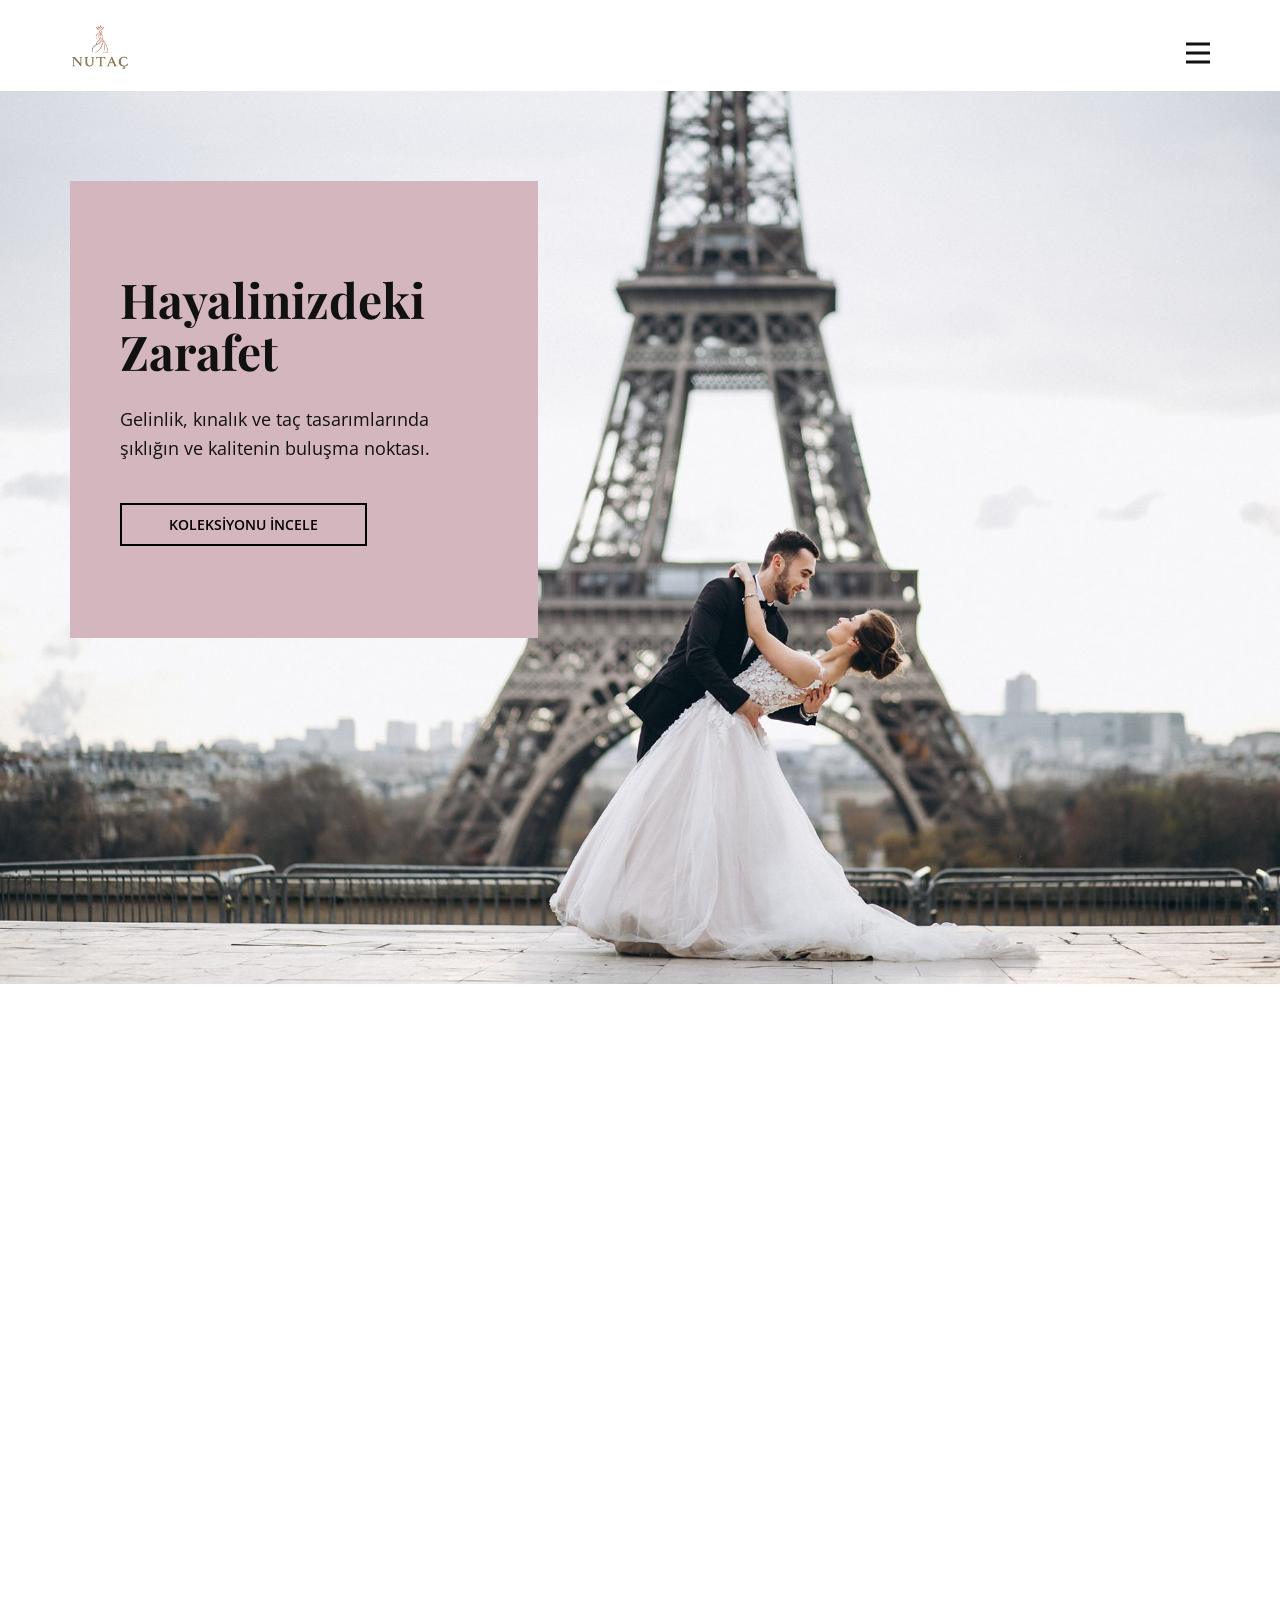
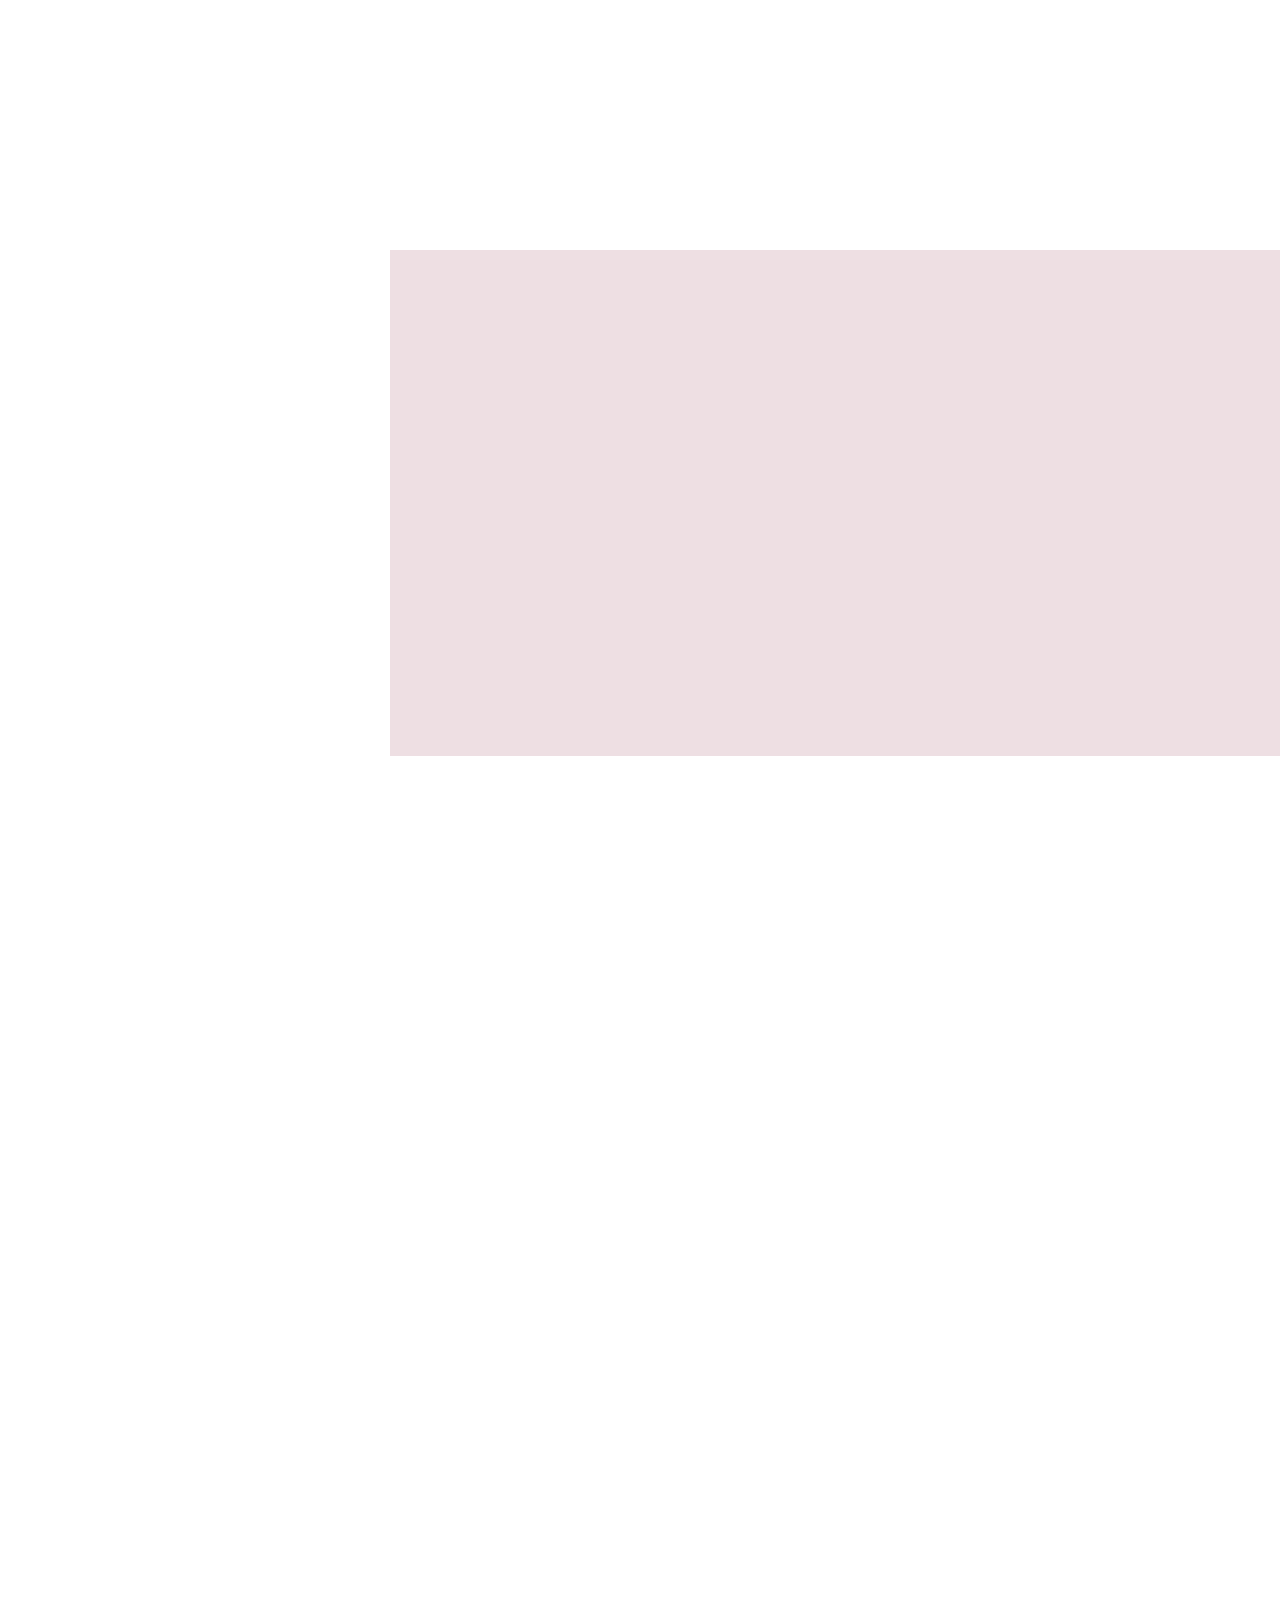
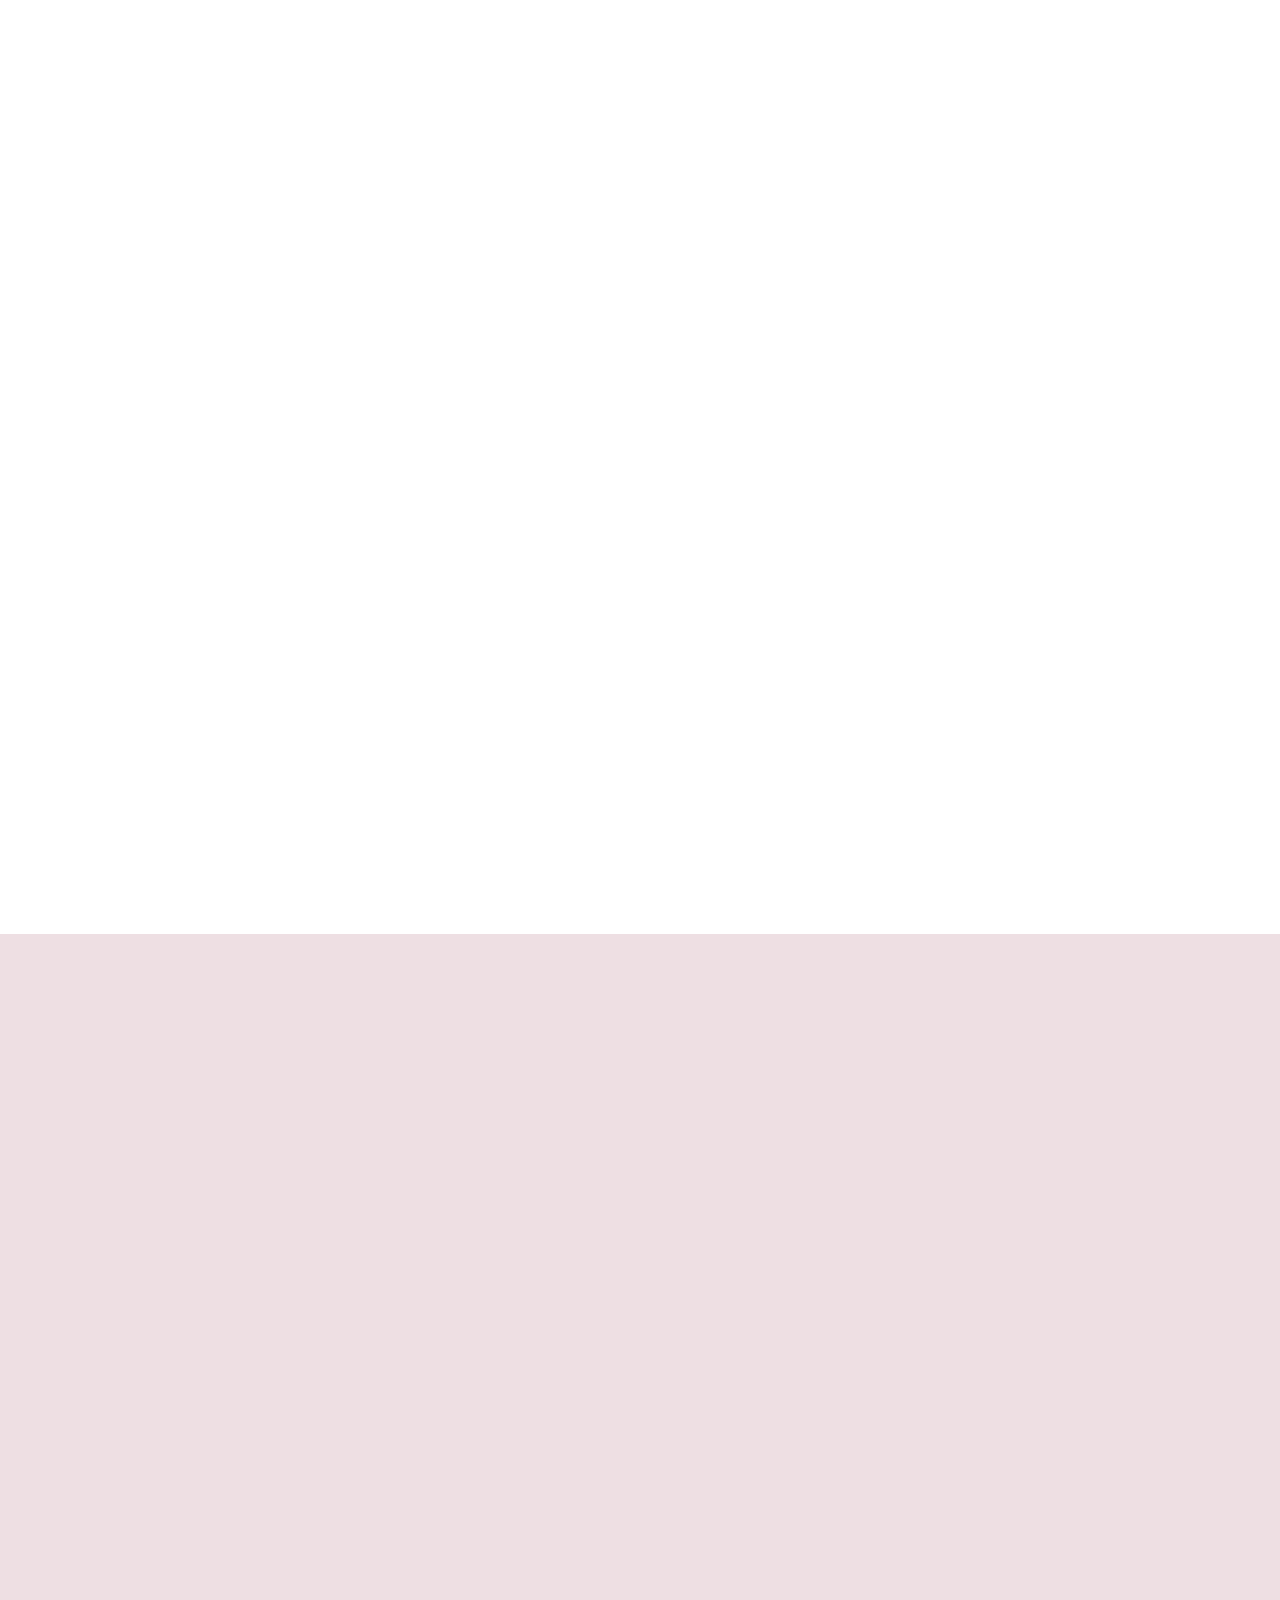
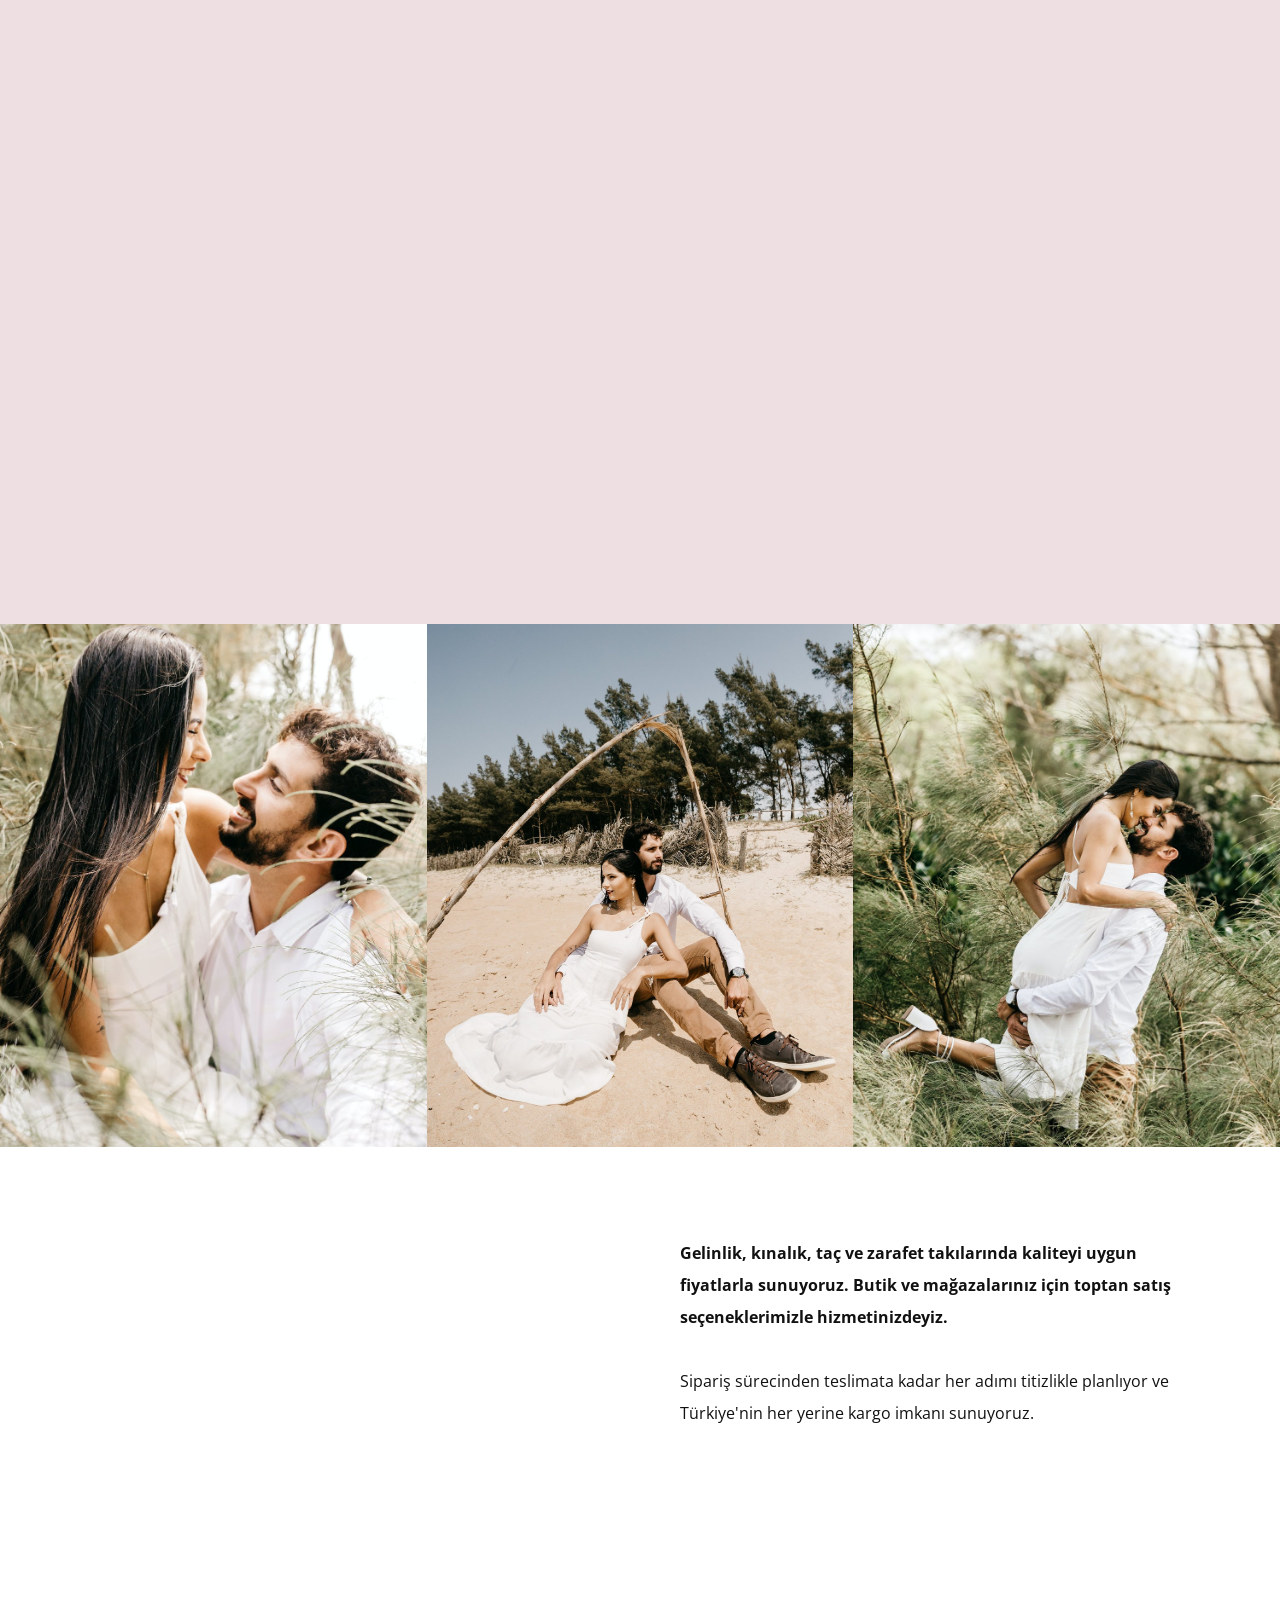
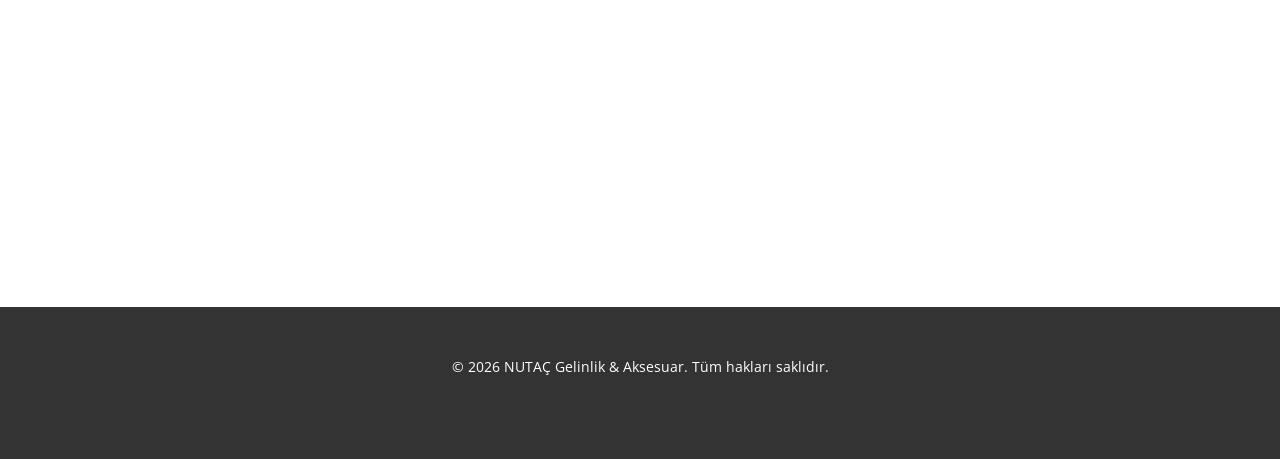
==== Site1/Galeri.html @ aa995e7b "Commit" ====
<!DOCTYPE html>
<html style="font-size: 16px;" lang="tr"><head>
    <meta name="viewport" content="width=device-width, initial-scale=1.0">
    <meta charset="utf-8">
    <meta name="keywords" content="NUTAÇ, Gelinlik, Kınalık, Zarafet Takıları, Taç, Toptan Gelinlik">
    <meta name="description" content="NUTAÇ ile en özel gününüzde kusursuz zarafeti yakalayın. Gelinlik, kınalık, taç ve aksesuarlarda toptan ve perakende satış.">
    <title>NUTAÇ | Ana Sayfa</title>
    <link rel="stylesheet" href="nicepage.css" media="screen">
<link rel="stylesheet" href="index.css" media="screen">
    <script class="u-script" type="text/javascript" src="jquery.js" defer=""></script>
    <script class="u-script" type="text/javascript" src="nicepage.js" defer=""></script>
    <meta name="generator" content="Nicepage 8.5.1, nicepage.com">
    
    <link id="u-page-google-font" rel="stylesheet" href="https://fonts.googleapis.com/css2?display=swap&amp;family=Playfair+Display:ital,wght@0,400;0,500;0,600;0,700;0,800;0,900;1,400;1,500;1,600;1,700;1,800;1,900&amp;family=Open+Sans:ital,wght@0,300;0,400;0,500;0,600;0,700;0,800;1,300;1,400;1,500;1,600;1,700;1,800">
    <script type="application/ld+json">{
    "@context": "http://schema.org",
    "@type": "Organization",
    "name": "Nutaç",
    "logo": "images/default-logo.png"
}</script>
    <meta name="theme-color" content="#d4b6be">
    <meta property="og:title" content="Giriş">
    <meta property="og:type" content="website">
  <meta name="referrer" content="origin"><meta data-intl-tel-input-cdn-path="intlTelInput/"></head>
  <body data-home-page="Giriş.html" data-home-page-title="Giriş" data-path-to-root="./" data-include-products="false" class="u-body u-clearfix u-xl-mode" data-lang="tr"><header class="u-clearfix u-header u-header" id="sec-8409"><div class="u-clearfix u-sheet u-valign-middle u-sheet-1">
        <a href="#" class="u-image u-logo u-image-1" style="width: 60px !important;">
          <img src="images/default-logo.png" class="u-logo-image u-logo-image-1" style="width: 60px !important; height: auto !important;">
        </a>
        <nav class="u-menu u-menu-hamburger u-offcanvas u-menu-1" data-responsive-from="XL" role="navigation">
          <div class="menu-collapse" style="font-size: 1rem; letter-spacing: 0px;">
            <a class="u-button-style u-custom-left-right-menu-spacing u-custom-padding-bottom u-custom-top-bottom-menu-spacing u-hamburger-link u-nav-link u-text-active-palette-1-base u-text-hover-palette-2-base" href="#" tabindex="-1" aria-label="Open menu" aria-controls="ca01">
              <svg class="u-svg-link" viewBox="0 0 24 24"><use xlink:href="#menu-hamburger"></use></svg>
              <svg class="u-svg-content" version="1.1" id="menu-hamburger" viewBox="0 0 16 16" x="0px" y="0px" xmlns:xlink="http://www.w3.org/1999/xlink" xmlns="http://www.w3.org/2000/svg"><g><rect y="1" width="16" height="2"></rect><rect y="7" width="16" height="2"></rect><rect y="13" width="16" height="2"></rect>
</g></svg>
            </a>
          </div>
          <div class="u-custom-menu u-nav-container">
            <ul class="u-nav u-unstyled u-nav-1" role="menubar"><li class="u-nav-item" role="none"><a class="u-button-style u-nav-link u-text-active-palette-1-base u-text-hover-palette-2-base u-nav-link-2" href="./" role="menuitem">Ana Sayfa</a>
</li><li class="u-nav-item" role="none"><a class="u-button-style u-nav-link u-text-active-palette-1-base u-text-hover-palette-2-base u-nav-link-2" href="Hakkında.html" role="menuitem">Hakkımızda</a>
</li><li class="u-nav-item" role="none"><a class="u-button-style u-nav-link u-text-active-palette-1-base u-text-hover-palette-2-base u-nav-link-2" href="Galeri.html" role="menuitem">Koleksiyonlar</a>
</li></ul>
          </div>
          <div class="u-custom-menu u-nav-container-collapse" id="ca01" role="region" aria-label="Menu panel">
            <div class="u-black u-container-style u-inner-container-layout u-opacity u-opacity-95 u-sidenav">
              <div class="u-inner-container-layout u-sidenav-overflow">
                <div class="u-menu-close" tabindex="-1" aria-label="Close menu"></div>
                <ul class="u-align-center u-nav u-popupmenu-items u-unstyled u-nav-2"><li class="u-nav-item"><a class="u-button-style u-nav-link" href="./">Ana Sayfa</a>
</li><li class="u-nav-item"><a class="u-button-style u-nav-link" href="Hakkında.html">Hakkımızda</a>
</li><li class="u-nav-item"><a class="u-button-style u-nav-link" href="Galeri.html">Koleksiyonlar</a>
</li></ul>
              </div>
            </div>
            <div class="u-black u-menu-overlay u-opacity u-opacity-70"></div>
          </div>
        </nav>
      </div></header>
    <section class="u-clearfix u-image u-section-1" id="block-1">
      <div class="u-clearfix u-sheet u-sheet-1">
        <div class="u-align-left u-container-align-left u-container-style u-group u-palette-1-base u-group-1" data-animation-name="customAnimationIn" data-animation-duration="1750" data-animation-delay="500">
          <div class="u-container-layout u-valign-middle u-container-layout-1">
            <h1 class="u-align-left u-text u-text-1">Hayalinizdeki <span style="font-weight: 700;">Zarafet</span>
            </h1>
            <p class="u-align-left u-large-text u-text u-text-variant u-text-2">Gelinlik, kınalık ve taç tasarımlarında şıklığın ve kalitenin buluşma noktası.</p>
            <a href="#" class="u-active-white u-align-left u-border-2 u-border-active-white u-border-black u-border-hover-white u-btn u-button-style u-hover-white u-none u-text-active-black u-text-black u-text-hover-black u-btn-2">Koleksiyonu İncele</a>
          </div>
        </div>
      </div>
    </section>
    <section class="u-clearfix u-section-2" id="block-2">
      <div class="u-align-right u-palette-1-light-2 u-shape u-shape-rectangle u-shape-1" data-animation-name="customAnimationIn" data-animation-duration="1500" data-animation-delay="750"></div>
      <div class="custom-expanded data-layout-selected u-clearfix u-layout-wrap u-layout-wrap-1">
        <div class="u-layout">
          <div class="u-layout-row">
            <div class="u-container-style u-layout-cell u-size-34 u-layout-cell-1">
              <div class="u-container-layout u-valign-middle-xs u-container-layout-1">
                <div class="custom-expanded u-palette-1-base u-shape u-shape-rectangle u-shape-2" data-animation-name="customAnimationIn" data-animation-duration="1500" data-animation-delay="500"></div>
                <div class="u-container-style u-group u-image u-image-tiles u-image-1" data-animation-name="customAnimationIn" data-animation-duration="1500" data-animation-delay="500">
                  <div class="u-container-layout u-container-layout-2"></div>
                </div>
                <img src="images/tg-min.jpg" alt="" class="u-image u-image-default u-image-2" data-animation-name="customAnimationIn" data-animation-duration="1500" data-animation-delay="500" data-image-width="1200" data-image-height="879">
              </div>
            </div>
            <div class="u-container-align-left u-container-style u-layout-cell u-size-26 u-layout-cell-2" data-animation-name="customAnimationIn" data-animation-duration="1500" data-animation-delay="500">
              <div class="u-container-layout u-valign-middle u-container-layout-3">
                <h2 class="u-align-left u-text u-text-1"> Kusursuz Tasarımlar<br>
                </h2>
                <p class="u-align-left u-large-text u-text u-text-variant u-text-2">Modern çizgiler ve zarif işçilikle hazırlanan özel koleksiyonlarımız, en mutlu gününüzde size eşlik etmek için tasarlandı. NUTAÇ zarafetiyle fark yaratın.</p>
                <a href="#" class="u-align-left u-border-2 u-border-active-black u-border-hover-black u-border-palette-1-base u-btn u-button-style u-none u-text-active-black u-text-black u-text-hover-black u-btn-2">Daha Fazla Bilgi</a>
              </div>
            </div>
          </div>
        </div>
      </div>
    </section>
    <section class="u-clearfix u-valign-bottom-xl u-white u-section-3" id="block-3">
      <div class="u-align-right u-palette-1-light-2 u-shape u-shape-rectangle u-shape-1" data-animation-name="customAnimationIn" data-animation-duration="1000" data-animation-delay="0"></div>
      <div class="data-layout-selected u-clearfix u-layout-wrap u-layout-wrap-1">
        <div class="u-layout">
          <div class="u-layout-row">
            <div class="u-container-style u-layout-cell u-left-cell u-size-30 u-layout-cell-1" data-animation-name="customAnimationIn" data-animation-duration="1500" data-animation-delay="500">
              <div class="u-container-layout u-valign-top u-container-layout-1">
                <h2 class="u-text u-text-1">Bizimle iletişime geçin, hayalinizdeki tasarımı birlikte hayata geçirelim</h2>
                <div class="u-border-6 u-border-palette-1-base u-line u-line-horizontal u-line-1"></div>
              </div>
            </div>
            <div class="u-container-align-left u-container-style u-layout-cell u-right-cell u-size-30 u-layout-cell-2" data-animation-name="customAnimationIn" data-animation-duration="1500" data-animation-delay="250">
              <div class="u-container-layout u-valign-top u-container-layout-2">
                <p class="u-align-left u-text u-text-2">İster mağazanız için toptan alım yapın, ister kendi düğününüz için özel bir dikim hayal edin. NUTAÇ ekibi olarak beklentilerinizi aşan tasarımları, Türkiye'nin her noktasına güvenle ulaştırmaktan gurur duyuyoruz.</p>
                <a href="#" class="u-align-left u-btn u-button-style u-text-body-alt-color u-btn-1">İletişime Geç</a>
              </div>
            </div>
          </div>
        </div>
      </div>
    </section>
    <section class="u-clearfix u-section-4" id="block-4">
      <div class="u-clearfix u-sheet u-valign-middle u-sheet-1">
        <div class="data-layout-selected u-clearfix u-expanded-width u-gutter-30 u-layout-wrap u-layout-wrap-1">
          <div class="u-gutter-0 u-layout">
            <div class="u-layout-row">
              <div class="u-size-30">
                <div class="u-layout-col">
                  <div class="u-align-left u-container-align-left u-container-style u-image u-layout-cell u-left-cell u-size-30 u-image-1" data-image-width="800" data-image-height="800" data-animation-name="customAnimationIn" data-animation-duration="1500" data-animation-delay="500">
                    <div class="u-container-layout u-container-layout-1"></div>
                  </div>
                  <div class="u-align-left u-container-align-left u-container-style u-layout-cell u-left-cell u-size-30 u-layout-cell-2" data-animation-name="customAnimationIn" data-animation-duration="1500" data-animation-delay="250">
                    <div class="u-container-layout u-valign-top u-container-layout-2">
                      <h2 class="u-align-left u-text u-text-1">Göz Alıcı <span style="font-weight: 700;">Kınalıklar</span>
                      </h2>
                      <p class="u-align-left u-text u-text-2">Kına gecenizi unutulmaz kılacak, geleneksel ile moderni harmanlayan şık tasarımlarımızla gecenin yıldızı olun.</p>
                      <a href="#" class="u-align-left u-btn u-button-style u-text-body-alt-color u-btn-2">Detayları Gör</a>
                    </div>
                  </div>
                </div>
              </div>
              <div class="u-size-30">
                <div class="u-layout-row">
                  <div class="u-align-left u-container-align-left u-container-style u-layout-cell u-right-cell u-size-60 u-layout-cell-3">
                    <div class="u-container-layout u-container-layout-3">
                      <div class="u-align-left u-palette-1-light-2 u-shape u-shape-1" data-animation-name="customAnimationIn" data-animation-duration="1500" data-animation-delay="500"></div>
                      <p class="u-text u-text-4" data-animation-name="customAnimationIn" data-animation-duration="1500" data-animation-delay="500">Zarafet takıları ve taç aksesuarları koleksiyonumuzla, her bir detayın özenle işlendiği büyüleyici kombinler oluşturabilirsiniz. Toptan ve perakende siparişleriniz büyük bir hassasiyetle hazırlanır.</p>
                      <img src="images/bride-holds-beautiful-bridal-bouquet-close-up_8353-10474.jpg" alt="" class="u-align-left u-image u-image-2" data-animation-name="customAnimationIn" data-animation-duration="1500" data-animation-delay="250">
                    </div>
                  </div>
                </div>
              </div>
            </div>
          </div>
        </div>
      </div>
    </section>
    <section class="u-align-center u-clearfix u-container-align-center u-section-5" id="block-5">
      <div class="u-clearfix u-sheet u-valign-middle u-sheet-1">
        <div class="data-layout-selected u-clearfix u-expanded-width u-gutter-0 u-layout-wrap u-layout-wrap-1">
          <div class="u-gutter-0 u-layout">
            <div class="u-layout-row">
              <div class="u-size-30 u-size-60-md">
                <div class="u-layout-col">
                  <div class="u-size-30">
                    <div class="u-layout-row">
                      <div class="u-align-left u-container-align-left u-container-style u-layout-cell u-size-60 u-layout-cell-1" data-animation-name="customAnimationIn" data-animation-duration="1750" data-animation-delay="500">
                        <div class="u-container-layout u-container-layout-1">
                          <h3 class="u-text u-text-1">Kalite</h3>
                          <blockquote class="u-text u-text-2">Gelinlik ve kınalık modellerimizde kullandığımız kumaş ve işlemeler, uzun yıllara dayanan usta işçiliğin bir eseridir. </blockquote>
                        </div>
                      </div>
                    </div>
                  </div>
                  <div class="u-size-30">
                    <div class="u-layout-row">
                      <div class="u-align-left u-container-align-left u-container-style u-layout-cell u-size-60 u-layout-cell-2" data-animation-name="customAnimationIn" data-animation-duration="1500" data-animation-delay="750">
                        <div class="u-container-layout u-valign-top u-container-layout-2">
                          <h3 class="u-text u-text-3">Şıklık</h3>
                          <blockquote class="u-text u-text-4">Zarif taçlarımız ve aksesuarlarımız, sadeliği ve ihtişamı aynı anda üzerinde taşımak isteyen gelinler için tasarlandı. </blockquote>
                        </div>
                      </div>
                    </div>
                  </div>
                </div>
              </div>
              <div class="u-size-30 u-size-60-md">
                <div class="u-layout-col">
                  <div class="u-container-style u-image u-layout-cell u-right-cell u-size-60 u-image-1" data-animation-name="customAnimationIn" data-animation-duration="1500" data-animation-delay="500">
                    <div class="u-container-layout u-container-layout-3"></div>
                  </div>
                </div>
              </div>
            </div>
          </div>
        </div>
      </div>
    </section>
    <section class="u-clearfix u-container-align-center u-palette-1-light-2 u-section-6" id="block-6">
      <div class="u-clearfix u-sheet u-valign-middle u-sheet-1">
        <div class="u-border-10 u-border-white u-image u-image-circle u-image-1" data-animation-name="customAnimationIn" data-animation-duration="1500" data-animation-delay="500"></div>
        <div class="u-image u-image-circle u-image-2" data-animation-name="customAnimationIn" data-animation-duration="1500" data-animation-delay="250"></div>
        <div class="u-border-20 u-border-white u-image u-image-circle u-image-3" data-image-width="700" data-image-height="1049" data-animation-name="customAnimationIn" data-animation-duration="1500" data-animation-delay="500"></div>
        <div class="u-shape u-shape-svg u-text-palette-1-base u-shape-1" data-animation-name="customAnimationIn" data-animation-duration="1500" data-animation-delay="750">
          <svg class="u-svg-link" preserveAspectRatio="none" viewBox="0 0 160 160" style=""><use xlink:href="#svg-1186"></use></svg>
          <svg xmlns="http://www.w3.org/2000/svg" xmlns:xlink="http://www.w3.org/1999/xlink" version="1.1" xml:space="preserve" class="u-svg-content" viewBox="0 0 160 160" x="0px" y="0px" id="svg-1186" style="enable-background:new 0 0 160 160;"><path d="M80,30c27.6,0,50,22.4,50,50s-22.4,50-50,50s-50-22.4-50-50S52.4,30,80,30 M80,0C35.8,0,0,35.8,0,80s35.8,80,80,80
  s80-35.8,80-80S124.2,0,80,0L80,0z"></path></svg>
        </div>
        <div class="u-shape u-shape-svg u-text-palette-1-base u-shape-2" data-animation-name="customAnimationIn" data-animation-duration="1500" data-animation-delay="750">
          <svg class="u-svg-link" preserveAspectRatio="none" viewBox="0 0 160 160" style=""><use xlink:href="#svg-525f"></use></svg>
          <svg xmlns="http://www.w3.org/2000/svg" xmlns:xlink="http://www.w3.org/1999/xlink" version="1.1" xml:space="preserve" class="u-svg-content" viewBox="0 0 160 160" x="0px" y="0px" id="svg-525f" style="enable-background:new 0 0 160 160;"><path d="M80,30c27.6,0,50,22.4,50,50s-22.4,50-50,50s-50-22.4-50-50S52.4,30,80,30 M80,0C35.8,0,0,35.8,0,80s35.8,80,80,80
  s80-35.8,80-80S124.2,0,80,0L80,0z"></path></svg>
        </div>
        <div class="u-align-center u-container-align-center u-container-style u-expanded-width u-group u-shape-rectangle u-group-1" data-animation-name="flipIn" data-animation-duration="1500" data-animation-direction="X" data-animation-delay="750">
          <div class="u-container-layout u-valign-top u-container-layout-1">
            <h2 class="u-align-center u-text u-text-default u-text-1">Unutulmaz Anlar İçin</h2>
            <p class="u-align-center u-text u-text-2">Hayatınızın en anlamlı imzasını atarken üzerinizde NUTAÇ imzasını taşıyın. Siz sadece bu anın tadını çıkarın, geri kalan zarafeti biz tasarlayalım.</p>
            <a href="#" class="u-active-white u-align-center u-border-2 u-border-active-white u-border-black u-border-hover-white u-btn u-button-style u-hover-white u-none u-text-active-black u-text-black u-text-hover-black u-btn-2">Koleksiyonlara Göz At</a>
          </div>
        </div>
      </div>
    </section>
    <section class="u-clearfix u-section-7" id="block-7">
      <div class="u-expanded-width u-gallery u-layout-grid u-lightbox u-no-transition u-show-text-on-hover u-gallery-1">
        <div class="u-gallery-inner u-gallery-inner-1">
          <div class="u-effect-fade u-gallery-item">
            <div class="u-back-slide">
              <img class="u-back-image u-expanded" src="images/pexels-photo-5353558.jpeg">
            </div>
            <div class="u-over-slide u-shading u-over-slide-1"></div>
          </div>
          <div class="u-effect-fade u-gallery-item">
            <div class="u-back-slide">
              <img class="u-back-image u-expanded" src="images/pexels-jonathan-borba-5353561.jpg">
            </div>
            <div class="u-over-slide u-shading u-over-slide-2"></div>
          </div>
          <div class="u-effect-fade u-gallery-item">
            <div class="u-back-slide">
              <img class="u-back-image u-expanded" src="images/pexels-photo-5353560.jpeg">
            </div>
            <div class="u-over-slide u-shading u-over-slide-3"></div>
          </div>
        </div>
      </div>
    </section>
    <section class="u-clearfix u-container-align-center u-section-8" id="block-8">
      <div class="u-clearfix u-sheet u-valign-middle u-sheet-1">
        <div class="data-layout-selected u-clearfix u-expanded-width u-gutter-20 u-layout-wrap u-layout-wrap-1">
          <div class="u-layout">
            <div class="u-layout-row">
              <div class="u-size-30 u-size-60-md">
                <div class="u-layout-col">
                  <div class="u-align-left u-container-align-left u-container-style u-layout-cell u-palette-1-light-2 u-right-cell u-size-60 u-layout-cell-1" data-animation-name="customAnimationIn" data-animation-duration="1500" data-animation-delay="500">
                    <div class="u-container-layout u-valign-middle u-container-layout-1">
                      <h2 class="u-align-left u-text u-text-1">Bize Ulaşın</h2>
                      <p class="u-align-left u-text u-text-2">Toptan ve perakende siparişleriniz için yandaki formu doldurabilirsiniz.</p>
                      <div class="u-form u-form-1">
                        <form action="https://service.nicepagesrv.com/form/v4/form-process" class="u-clearfix u-form-spacing-30 u-form-vertical u-inner-form" style="padding: 0;" source="email" name="form">
                          <div class="u-form-email u-form-group u-form-partition-factor-2 u-form-group-1">
                            <label for="email-da30" class="u-form-control-hidden u-label">E-posta</label>
                            <input type="email" placeholder="Geçerli bir e-posta adresi girin" id="email-da30" name="email" class="u-border-2 u-border-grey-75 u-border-no-left u-border-no-right u-border-no-top u-input u-input-rectangle" required="">
                          </div>
                          <div class="u-form-group u-form-name u-form-partition-factor-2 u-form-group-2">
                            <label for="name-da30" class="u-form-control-hidden u-label">Adınız</label>
                            <input type="text" placeholder="Adınızı ve Soyadınızı girin" id="name-da30" name="name" class="u-border-2 u-border-grey-75 u-border-no-left u-border-no-right u-border-no-top u-input u-input-rectangle" required="">
                          </div>
                          <div class="u-form-agree u-form-group u-form-group-3">
                            <label class="u-block-c535-32 u-field-label" style=""></label>
                            <input type="checkbox" id="agree-1d18" name="agree" class="u-agree-checkbox u-field-input" required="">
                            <label for="agree-1d18" class="u-block-c535-32 u-field-label" style=""><a href="#">Gizlilik Politikasını</a> okudum ve kabul ediyorum.
                            </label>
                          </div>
                          <div class="u-form-group u-form-message u-form-group-4">
                            <label for="message-da30" class="u-form-control-hidden u-label">Mesajınız</label>
                            <textarea placeholder="Mesajınızı veya talebinizi buraya yazın..." rows="4" cols="50" id="message-da30" name="message" class="u-border-2 u-border-grey-75 u-border-no-left u-border-no-right u-border-no-top u-input u-input-rectangle" required=""></textarea>
                          </div>
                          <div class="u-align-left u-form-group u-form-submit u-form-group-5">
                            <a href="#" class="u-border-2 u-border-black u-btn u-btn-submit u-button-style u-hover-black u-none u-text-black u-text-hover-white u-btn-1">Gönder</a>
                            <input type="submit" value="submit" class="u-form-control-hidden">
                          </div>
                          <div class="u-form-send-message u-form-send-success">Teşekkür ederiz! Mesajınız başarıyla gönderildi.</div>
                          <div class="u-form-send-error u-form-send-message">Mesajınız gönderilemedi. Lütfen eksik alanları kontrol edip tekrar deneyin.</div>
                          <input type="hidden" value="" name="recaptchaResponse">
                          <input type="hidden" name="formServices" value="0ea38d83-d0f1-a2e1-7059-d34b3627160c">
                        </form>
                      </div>
                    </div>
                  </div>
                </div>
              </div>
              <div class="u-size-30 u-size-60-md">
                <div class="u-layout-col">
                  <div class="u-size-40">
                    <div class="u-layout-row">
                      <div class="u-container-align-left u-container-style u-layout-cell u-left-cell u-size-60 u-layout-cell-2" data-animation-name="customAnimationIn" data-animation-duration="1500" data-animation-delay="250">
                        <div class="u-container-layout u-valign-top u-container-layout-2">
                          <p class="u-align-left u-text u-text-3"><b style="">Gelinlik, kınalık, taç ve zarafet takılarında kaliteyi uygun fiyatlarla sunuyoruz. Butik ve mağazalarınız için toptan satış seçeneklerimizle hizmetinizdeyiz.</b>
                            <br>
                            <br>Sipariş sürecinden teslimata kadar her adımı titizlikle planlıyor ve Türkiye'nin her yerine kargo imkanı sunuyoruz.<br>
                          </p>
                        </div>
                      </div>
                    </div>
                  </div>
                  <div class="u-size-20">
                    <div class="u-layout-row">
                      <div class="u-container-align-left u-container-style u-layout-cell u-size-36 u-layout-cell-3" data-animation-name="customAnimationIn" data-animation-duration="1500" data-animation-delay="250">
                        <div class="u-container-layout u-valign-top u-container-layout-3">
                          <p class="u-align-left u-text u-text-4">Hızlı teslimat, güvenli alışveriş ve usta işçiliğin adresi NUTAÇ ile hayalinizdeki görünüme kavuşun.</p>
                        </div>
                      </div>
                      <div class="u-align-left u-container-align-left u-container-style u-image u-layout-cell u-left-cell u-size-24 u-image-1" data-image-width="626" data-image-height="939" data-animation-name="customAnimationIn" data-animation-duration="1500" data-animation-delay="500">
                        <div class="u-container-layout u-container-layout-4"></div>
                      </div>
                    </div>
                  </div>
                </div>
              </div>
            </div>
          </div>
        </div>
      </div>
    </section>
    
    <footer class="u-align-center u-clearfix u-container-align-center u-footer u-grey-80 u-footer" id="sec-b85e"><div class="u-clearfix u-sheet u-sheet-1">
        <p class="u-small-text u-text u-text-variant u-text-1">© 2026 NUTAÇ Gelinlik & Aksesuar. Tüm hakları saklıdır.</p>
      </div></footer>
    <section class="u-backlink u-clearfix u-grey-80"></section>
  
</body></html>
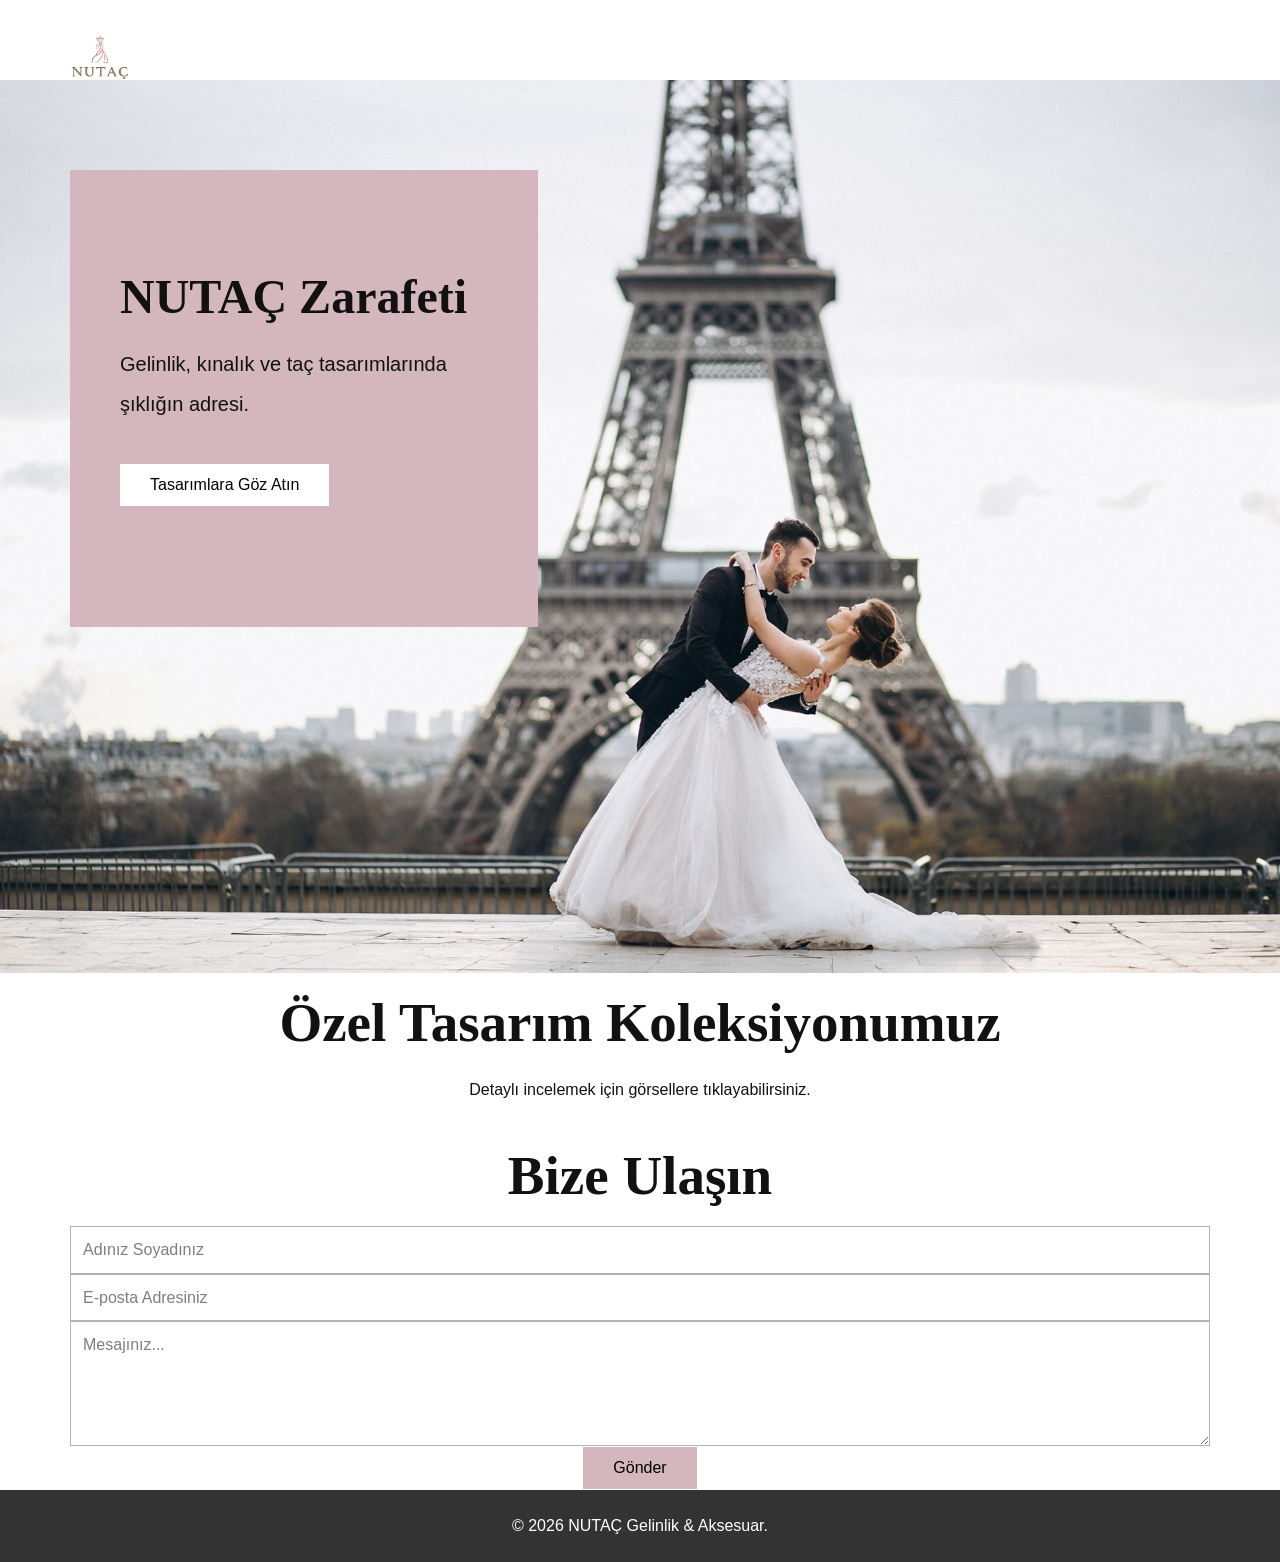
==== commit f89335fa: "Refactor Galeri.html to simplify meta and footer Removed meta tags for keywords and description, and" ====
--- a/Site1/Galeri.html
+++ b/Site1/Galeri.html
@@ -2,324 +2,103 @@
 <html style="font-size: 16px;" lang="tr"><head>
     <meta name="viewport" content="width=device-width, initial-scale=1.0">
     <meta charset="utf-8">
-    <meta name="keywords" content="NUTAÇ, Gelinlik, Kınalık, Zarafet Takıları, Taç, Toptan Gelinlik">
-    <meta name="description" content="NUTAÇ ile en özel gününüzde kusursuz zarafeti yakalayın. Gelinlik, kınalık, taç ve aksesuarlarda toptan ve perakende satış.">
     <title>NUTAÇ | Ana Sayfa</title>
     <link rel="stylesheet" href="nicepage.css" media="screen">
-<link rel="stylesheet" href="index.css" media="screen">
+    <link rel="stylesheet" href="index.css" media="screen">
     <script class="u-script" type="text/javascript" src="jquery.js" defer=""></script>
     <script class="u-script" type="text/javascript" src="nicepage.js" defer=""></script>
-    <meta name="generator" content="Nicepage 8.5.1, nicepage.com">
-    
-    <link id="u-page-google-font" rel="stylesheet" href="https://fonts.googleapis.com/css2?display=swap&amp;family=Playfair+Display:ital,wght@0,400;0,500;0,600;0,700;0,800;0,900;1,400;1,500;1,600;1,700;1,800;1,900&amp;family=Open+Sans:ital,wght@0,300;0,400;0,500;0,600;0,700;0,800;1,300;1,400;1,500;1,600;1,700;1,800">
-    <script type="application/ld+json">{
-    "@context": "http://schema.org",
-    "@type": "Organization",
-    "name": "Nutaç",
-    "logo": "images/default-logo.png"
-}</script>
-    <meta name="theme-color" content="#d4b6be">
-    <meta property="og:title" content="Giriş">
-    <meta property="og:type" content="website">
-  <meta name="referrer" content="origin"><meta data-intl-tel-input-cdn-path="intlTelInput/"></head>
-  <body data-home-page="Giriş.html" data-home-page-title="Giriş" data-path-to-root="./" data-include-products="false" class="u-body u-clearfix u-xl-mode" data-lang="tr"><header class="u-clearfix u-header u-header" id="sec-8409"><div class="u-clearfix u-sheet u-valign-middle u-sheet-1">
-        <a href="#" class="u-image u-logo u-image-1" style="width: 60px !important;">
-          <img src="images/default-logo.png" class="u-logo-image u-logo-image-1" style="width: 60px !important; height: auto !important;">
-        </a>
-        <nav class="u-menu u-menu-hamburger u-offcanvas u-menu-1" data-responsive-from="XL" role="navigation">
-          <div class="menu-collapse" style="font-size: 1rem; letter-spacing: 0px;">
-            <a class="u-button-style u-custom-left-right-menu-spacing u-custom-padding-bottom u-custom-top-bottom-menu-spacing u-hamburger-link u-nav-link u-text-active-palette-1-base u-text-hover-palette-2-base" href="#" tabindex="-1" aria-label="Open menu" aria-controls="ca01">
-              <svg class="u-svg-link" viewBox="0 0 24 24"><use xlink:href="#menu-hamburger"></use></svg>
-              <svg class="u-svg-content" version="1.1" id="menu-hamburger" viewBox="0 0 16 16" x="0px" y="0px" xmlns:xlink="http://www.w3.org/1999/xlink" xmlns="http://www.w3.org/2000/svg"><g><rect y="1" width="16" height="2"></rect><rect y="7" width="16" height="2"></rect><rect y="13" width="16" height="2"></rect>
-</g></svg>
+</head>
+<body class="u-body u-xl-mode" data-lang="tr">
+    <header class="u-clearfix u-header u-header" id="sec-8409">
+        <div class="u-clearfix u-sheet u-valign-middle u-sheet-1">
+            <a href="#" class="u-image u-logo u-image-1" style="width: 60px !important;">
+                <img src="images/default-logo.png" class="u-logo-image u-logo-image-1" style="width: 60px !important; height: auto !important;">
             </a>
-          </div>
-          <div class="u-custom-menu u-nav-container">
-            <ul class="u-nav u-unstyled u-nav-1" role="menubar"><li class="u-nav-item" role="none"><a class="u-button-style u-nav-link u-text-active-palette-1-base u-text-hover-palette-2-base u-nav-link-2" href="./" role="menuitem">Ana Sayfa</a>
-</li><li class="u-nav-item" role="none"><a class="u-button-style u-nav-link u-text-active-palette-1-base u-text-hover-palette-2-base u-nav-link-2" href="Hakkında.html" role="menuitem">Hakkımızda</a>
-</li><li class="u-nav-item" role="none"><a class="u-button-style u-nav-link u-text-active-palette-1-base u-text-hover-palette-2-base u-nav-link-2" href="Galeri.html" role="menuitem">Koleksiyonlar</a>
-</li></ul>
-          </div>
-          <div class="u-custom-menu u-nav-container-collapse" id="ca01" role="region" aria-label="Menu panel">
-            <div class="u-black u-container-style u-inner-container-layout u-opacity u-opacity-95 u-sidenav">
-              <div class="u-inner-container-layout u-sidenav-overflow">
-                <div class="u-menu-close" tabindex="-1" aria-label="Close menu"></div>
-                <ul class="u-align-center u-nav u-popupmenu-items u-unstyled u-nav-2"><li class="u-nav-item"><a class="u-button-style u-nav-link" href="./">Ana Sayfa</a>
-</li><li class="u-nav-item"><a class="u-button-style u-nav-link" href="Hakkında.html">Hakkımızda</a>
-</li><li class="u-nav-item"><a class="u-button-style u-nav-link" href="Galeri.html">Koleksiyonlar</a>
-</li></ul>
-              </div>
+            <nav class="u-menu u-menu-hamburger u-offcanvas u-menu-1">
+                <div class="u-custom-menu u-nav-container">
+                    <ul class="u-nav u-unstyled u-nav-1">
+                        <li class="u-nav-item"><a class="u-nav-link" href="./">Ana Sayfa</a></li>
+                        <li class="u-nav-item"><a class="u-nav-link" href="Hakkında.html">Hakkımızda</a></li>
+                        <li class="u-nav-item"><a class="u-nav-link" href="Galeri.html">Koleksiyonlar</a></li>
+                    </ul>
+                </div>
+            </nav>
+        </div>
+    </header>
+
+    <!-- Banner Bölümü -->
+    <section class="u-clearfix u-image u-section-1" id="block-1">
+        <div class="u-clearfix u-sheet u-sheet-1">
+            <div class="u-align-left u-container-align-left u-container-style u-group u-palette-1-base u-group-1">
+                <div class="u-container-layout u-valign-middle u-container-layout-1">
+                    <h1 class="u-align-left u-text u-text-1">NUTAÇ <span style="font-weight: 700;">Zarafeti</span></h1>
+                    <p class="u-large-text u-text">Gelinlik, kınalık ve taç tasarımlarında şıklığın adresi.</p>
+                    <a href="#tasarimlar" class="u-btn u-button-style u-white u-text-black">Tasarımlara Göz Atın</a>
+                </div>
             </div>
-            <div class="u-black u-menu-overlay u-opacity u-opacity-70"></div>
-          </div>
-        </nav>
-      </div></header>
-    <section class="u-clearfix u-image u-section-1" id="block-1">
-      <div class="u-clearfix u-sheet u-sheet-1">
-        <div class="u-align-left u-container-align-left u-container-style u-group u-palette-1-base u-group-1" data-animation-name="customAnimationIn" data-animation-duration="1750" data-animation-delay="500">
-          <div class="u-container-layout u-valign-middle u-container-layout-1">
-            <h1 class="u-align-left u-text u-text-1">Hayalinizdeki <span style="font-weight: 700;">Zarafet</span>
-            </h1>
-            <p class="u-align-left u-large-text u-text u-text-variant u-text-2">Gelinlik, kınalık ve taç tasarımlarında şıklığın ve kalitenin buluşma noktası.</p>
-            <a href="#" class="u-active-white u-align-left u-border-2 u-border-active-white u-border-black u-border-hover-white u-btn u-button-style u-hover-white u-none u-text-active-black u-text-black u-text-hover-black u-btn-2">Koleksiyonu İncele</a>
-          </div>
         </div>
-      </div>
     </section>
-    <section class="u-clearfix u-section-2" id="block-2">
-      <div class="u-align-right u-palette-1-light-2 u-shape u-shape-rectangle u-shape-1" data-animation-name="customAnimationIn" data-animation-duration="1500" data-animation-delay="750"></div>
-      <div class="custom-expanded data-layout-selected u-clearfix u-layout-wrap u-layout-wrap-1">
-        <div class="u-layout">
-          <div class="u-layout-row">
-            <div class="u-container-style u-layout-cell u-size-34 u-layout-cell-1">
-              <div class="u-container-layout u-valign-middle-xs u-container-layout-1">
-                <div class="custom-expanded u-palette-1-base u-shape u-shape-rectangle u-shape-2" data-animation-name="customAnimationIn" data-animation-duration="1500" data-animation-delay="500"></div>
-                <div class="u-container-style u-group u-image u-image-tiles u-image-1" data-animation-name="customAnimationIn" data-animation-duration="1500" data-animation-delay="500">
-                  <div class="u-container-layout u-container-layout-2"></div>
+
+    <!-- Koleksiyon Vitrini (Lightbox) -->
+    <section class="u-clearfix u-section-gallery" id="tasarimlar">
+        <div class="u-clearfix u-sheet">
+            <h2 class="u-align-center u-text">Özel Tasarım Koleksiyonumuz</h2>
+            <p class="u-align-center u-text">Detaylı incelemek için görsellere tıklayabilirsiniz.</p>
+            
+            <div class="u-gallery u-layout-grid u-lightbox u-show-text-on-hover u-gallery-1">
+                <div class="u-gallery-inner">
+                    <!-- Örnek Tasarım 1 -->
+                    <div class="u-effect-fade u-gallery-item">
+                        <div class="u-back-slide"><img class="u-back-image u-expanded" src="images/3453.jpg"></div>
+                        <div class="u-over-slide u-shading"><h3 class="u-gallery-heading">Gelinlik</h3></div>
+                    </div>
+                    <!-- Örnek Tasarım 2 -->
+                    <div class="u-effect-fade u-gallery-item">
+                        <div class="u-back-slide"><img class="u-back-image u-expanded" src="images/young-bride-groom-having-beach-w.jpg"></div>
+                        <div class="u-over-slide u-shading"><h3 class="u-gallery-heading">Kınalık</h3></div>
+                    </div>
+                    <!-- Örnek Tasarım 3 -->
+                    <div class="u-effect-fade u-gallery-item">
+                        <div class="u-back-slide"><img class="u-back-image u-expanded" src="images/tg-min.jpg"></div>
+                        <div class="u-over-slide u-shading"><h3 class="u-gallery-heading">Taç Tasarım</h3></div>
+                    </div>
+                    <!-- Örnek Tasarım 4 -->
+                    <div class="u-effect-fade u-gallery-item">
+                        <div class="u-back-slide"><img class="u-back-image u-expanded" src="images/high-angle-girl-posing-with-flow.jpg"></div>
+                        <div class="u-over-slide u-shading"><h3 class="u-gallery-heading">Zarafet Takısı</h3></div>
+                    </div>
                 </div>
-                <img src="images/tg-min.jpg" alt="" class="u-image u-image-default u-image-2" data-animation-name="customAnimationIn" data-animation-duration="1500" data-animation-delay="500" data-image-width="1200" data-image-height="879">
-              </div>
             </div>
-            <div class="u-container-align-left u-container-style u-layout-cell u-size-26 u-layout-cell-2" data-animation-name="customAnimationIn" data-animation-duration="1500" data-animation-delay="500">
-              <div class="u-container-layout u-valign-middle u-container-layout-3">
-                <h2 class="u-align-left u-text u-text-1"> Kusursuz Tasarımlar<br>
-                </h2>
-                <p class="u-align-left u-large-text u-text u-text-variant u-text-2">Modern çizgiler ve zarif işçilikle hazırlanan özel koleksiyonlarımız, en mutlu gününüzde size eşlik etmek için tasarlandı. NUTAÇ zarafetiyle fark yaratın.</p>
-                <a href="#" class="u-align-left u-border-2 u-border-active-black u-border-hover-black u-border-palette-1-base u-btn u-button-style u-none u-text-active-black u-text-black u-text-hover-black u-btn-2">Daha Fazla Bilgi</a>
-              </div>
+        </div>
+    </section>
+
+    <!-- İletişim Formu -->
+    <section class="u-clearfix u-section-4" id="block-4">
+        <div class="u-clearfix u-sheet">
+            <h2 class="u-align-center u-text">Bize Ulaşın</h2>
+            <div class="u-form u-form-1">
+                <form action="https://service.nicepagesrv.com/form/v4/form-process" class="u-clearfix u-form-vertical u-inner-form" source="email" name="form">
+                    <div class="u-form-group u-form-name">
+                        <input type="text" placeholder="Adınız Soyadınız" name="name" class="u-input u-input-rectangle" required="">
+                    </div>
+                    <div class="u-form-email u-form-group">
+                        <input type="email" placeholder="E-posta Adresiniz" name="email" class="u-input u-input-rectangle" required="">
+                    </div>
+                    <div class="u-form-group u-form-message">
+                        <textarea placeholder="Mesajınız..." name="message" class="u-input u-input-rectangle" rows="4"></textarea>
+                    </div>
+                    <div class="u-align-center u-form-group u-form-submit">
+                        <a href="#" class="u-btn u-btn-submit u-button-style">Gönder</a>
+                    </div>
+                </form>
             </div>
-          </div>
         </div>
-      </div>
-    </section>
-    <section class="u-clearfix u-valign-bottom-xl u-white u-section-3" id="block-3">
-      <div class="u-align-right u-palette-1-light-2 u-shape u-shape-rectangle u-shape-1" data-animation-name="customAnimationIn" data-animation-duration="1000" data-animation-delay="0"></div>
-      <div class="data-layout-selected u-clearfix u-layout-wrap u-layout-wrap-1">
-        <div class="u-layout">
-          <div class="u-layout-row">
-            <div class="u-container-style u-layout-cell u-left-cell u-size-30 u-layout-cell-1" data-animation-name="customAnimationIn" data-animation-duration="1500" data-animation-delay="500">
-              <div class="u-container-layout u-valign-top u-container-layout-1">
-                <h2 class="u-text u-text-1">Bizimle iletişime geçin, hayalinizdeki tasarımı birlikte hayata geçirelim</h2>
-                <div class="u-border-6 u-border-palette-1-base u-line u-line-horizontal u-line-1"></div>
-              </div>
-            </div>
-            <div class="u-container-align-left u-container-style u-layout-cell u-right-cell u-size-30 u-layout-cell-2" data-animation-name="customAnimationIn" data-animation-duration="1500" data-animation-delay="250">
-              <div class="u-container-layout u-valign-top u-container-layout-2">
-                <p class="u-align-left u-text u-text-2">İster mağazanız için toptan alım yapın, ister kendi düğününüz için özel bir dikim hayal edin. NUTAÇ ekibi olarak beklentilerinizi aşan tasarımları, Türkiye'nin her noktasına güvenle ulaştırmaktan gurur duyuyoruz.</p>
-                <a href="#" class="u-align-left u-btn u-button-style u-text-body-alt-color u-btn-1">İletişime Geç</a>
-              </div>
-            </div>
-          </div>
-        </div>
-      </div>
-    </section>
-    <section class="u-clearfix u-section-4" id="block-4">
-      <div class="u-clearfix u-sheet u-valign-middle u-sheet-1">
-        <div class="data-layout-selected u-clearfix u-expanded-width u-gutter-30 u-layout-wrap u-layout-wrap-1">
-          <div class="u-gutter-0 u-layout">
-            <div class="u-layout-row">
-              <div class="u-size-30">
-                <div class="u-layout-col">
-                  <div class="u-align-left u-container-align-left u-container-style u-image u-layout-cell u-left-cell u-size-30 u-image-1" data-image-width="800" data-image-height="800" data-animation-name="customAnimationIn" data-animation-duration="1500" data-animation-delay="500">
-                    <div class="u-container-layout u-container-layout-1"></div>
-                  </div>
-                  <div class="u-align-left u-container-align-left u-container-style u-layout-cell u-left-cell u-size-30 u-layout-cell-2" data-animation-name="customAnimationIn" data-animation-duration="1500" data-animation-delay="250">
-                    <div class="u-container-layout u-valign-top u-container-layout-2">
-                      <h2 class="u-align-left u-text u-text-1">Göz Alıcı <span style="font-weight: 700;">Kınalıklar</span>
-                      </h2>
-                      <p class="u-align-left u-text u-text-2">Kına gecenizi unutulmaz kılacak, geleneksel ile moderni harmanlayan şık tasarımlarımızla gecenin yıldızı olun.</p>
-                      <a href="#" class="u-align-left u-btn u-button-style u-text-body-alt-color u-btn-2">Detayları Gör</a>
-                    </div>
-                  </div>
-                </div>
-              </div>
-              <div class="u-size-30">
-                <div class="u-layout-row">
-                  <div class="u-align-left u-container-align-left u-container-style u-layout-cell u-right-cell u-size-60 u-layout-cell-3">
-                    <div class="u-container-layout u-container-layout-3">
-                      <div class="u-align-left u-palette-1-light-2 u-shape u-shape-1" data-animation-name="customAnimationIn" data-animation-duration="1500" data-animation-delay="500"></div>
-                      <p class="u-text u-text-4" data-animation-name="customAnimationIn" data-animation-duration="1500" data-animation-delay="500">Zarafet takıları ve taç aksesuarları koleksiyonumuzla, her bir detayın özenle işlendiği büyüleyici kombinler oluşturabilirsiniz. Toptan ve perakende siparişleriniz büyük bir hassasiyetle hazırlanır.</p>
-                      <img src="images/bride-holds-beautiful-bridal-bouquet-close-up_8353-10474.jpg" alt="" class="u-align-left u-image u-image-2" data-animation-name="customAnimationIn" data-animation-duration="1500" data-animation-delay="250">
-                    </div>
-                  </div>
-                </div>
-              </div>
-            </div>
-          </div>
-        </div>
-      </div>
-    </section>
-    <section class="u-align-center u-clearfix u-container-align-center u-section-5" id="block-5">
-      <div class="u-clearfix u-sheet u-valign-middle u-sheet-1">
-        <div class="data-layout-selected u-clearfix u-expanded-width u-gutter-0 u-layout-wrap u-layout-wrap-1">
-          <div class="u-gutter-0 u-layout">
-            <div class="u-layout-row">
-              <div class="u-size-30 u-size-60-md">
-                <div class="u-layout-col">
-                  <div class="u-size-30">
-                    <div class="u-layout-row">
-                      <div class="u-align-left u-container-align-left u-container-style u-layout-cell u-size-60 u-layout-cell-1" data-animation-name="customAnimationIn" data-animation-duration="1750" data-animation-delay="500">
-                        <div class="u-container-layout u-container-layout-1">
-                          <h3 class="u-text u-text-1">Kalite</h3>
-                          <blockquote class="u-text u-text-2">Gelinlik ve kınalık modellerimizde kullandığımız kumaş ve işlemeler, uzun yıllara dayanan usta işçiliğin bir eseridir. </blockquote>
-                        </div>
-                      </div>
-                    </div>
-                  </div>
-                  <div class="u-size-30">
-                    <div class="u-layout-row">
-                      <div class="u-align-left u-container-align-left u-container-style u-layout-cell u-size-60 u-layout-cell-2" data-animation-name="customAnimationIn" data-animation-duration="1500" data-animation-delay="750">
-                        <div class="u-container-layout u-valign-top u-container-layout-2">
-                          <h3 class="u-text u-text-3">Şıklık</h3>
-                          <blockquote class="u-text u-text-4">Zarif taçlarımız ve aksesuarlarımız, sadeliği ve ihtişamı aynı anda üzerinde taşımak isteyen gelinler için tasarlandı. </blockquote>
-                        </div>
-                      </div>
-                    </div>
-                  </div>
-                </div>
-              </div>
-              <div class="u-size-30 u-size-60-md">
-                <div class="u-layout-col">
-                  <div class="u-container-style u-image u-layout-cell u-right-cell u-size-60 u-image-1" data-animation-name="customAnimationIn" data-animation-duration="1500" data-animation-delay="500">
-                    <div class="u-container-layout u-container-layout-3"></div>
-                  </div>
-                </div>
-              </div>
-            </div>
-          </div>
-        </div>
-      </div>
-    </section>
-    <section class="u-clearfix u-container-align-center u-palette-1-light-2 u-section-6" id="block-6">
-      <div class="u-clearfix u-sheet u-valign-middle u-sheet-1">
-        <div class="u-border-10 u-border-white u-image u-image-circle u-image-1" data-animation-name="customAnimationIn" data-animation-duration="1500" data-animation-delay="500"></div>
-        <div class="u-image u-image-circle u-image-2" data-animation-name="customAnimationIn" data-animation-duration="1500" data-animation-delay="250"></div>
-        <div class="u-border-20 u-border-white u-image u-image-circle u-image-3" data-image-width="700" data-image-height="1049" data-animation-name="customAnimationIn" data-animation-duration="1500" data-animation-delay="500"></div>
-        <div class="u-shape u-shape-svg u-text-palette-1-base u-shape-1" data-animation-name="customAnimationIn" data-animation-duration="1500" data-animation-delay="750">
-          <svg class="u-svg-link" preserveAspectRatio="none" viewBox="0 0 160 160" style=""><use xlink:href="#svg-1186"></use></svg>
-          <svg xmlns="http://www.w3.org/2000/svg" xmlns:xlink="http://www.w3.org/1999/xlink" version="1.1" xml:space="preserve" class="u-svg-content" viewBox="0 0 160 160" x="0px" y="0px" id="svg-1186" style="enable-background:new 0 0 160 160;"><path d="M80,30c27.6,0,50,22.4,50,50s-22.4,50-50,50s-50-22.4-50-50S52.4,30,80,30 M80,0C35.8,0,0,35.8,0,80s35.8,80,80,80
-  s80-35.8,80-80S124.2,0,80,0L80,0z"></path></svg>
-        </div>
-        <div class="u-shape u-shape-svg u-text-palette-1-base u-shape-2" data-animation-name="customAnimationIn" data-animation-duration="1500" data-animation-delay="750">
-          <svg class="u-svg-link" preserveAspectRatio="none" viewBox="0 0 160 160" style=""><use xlink:href="#svg-525f"></use></svg>
-          <svg xmlns="http://www.w3.org/2000/svg" xmlns:xlink="http://www.w3.org/1999/xlink" version="1.1" xml:space="preserve" class="u-svg-content" viewBox="0 0 160 160" x="0px" y="0px" id="svg-525f" style="enable-background:new 0 0 160 160;"><path d="M80,30c27.6,0,50,22.4,50,50s-22.4,50-50,50s-50-22.4-50-50S52.4,30,80,30 M80,0C35.8,0,0,35.8,0,80s35.8,80,80,80
-  s80-35.8,80-80S124.2,0,80,0L80,0z"></path></svg>
-        </div>
-        <div class="u-align-center u-container-align-center u-container-style u-expanded-width u-group u-shape-rectangle u-group-1" data-animation-name="flipIn" data-animation-duration="1500" data-animation-direction="X" data-animation-delay="750">
-          <div class="u-container-layout u-valign-top u-container-layout-1">
-            <h2 class="u-align-center u-text u-text-default u-text-1">Unutulmaz Anlar İçin</h2>
-            <p class="u-align-center u-text u-text-2">Hayatınızın en anlamlı imzasını atarken üzerinizde NUTAÇ imzasını taşıyın. Siz sadece bu anın tadını çıkarın, geri kalan zarafeti biz tasarlayalım.</p>
-            <a href="#" class="u-active-white u-align-center u-border-2 u-border-active-white u-border-black u-border-hover-white u-btn u-button-style u-hover-white u-none u-text-active-black u-text-black u-text-hover-black u-btn-2">Koleksiyonlara Göz At</a>
-          </div>
-        </div>
-      </div>
-    </section>
-    <section class="u-clearfix u-section-7" id="block-7">
-      <div class="u-expanded-width u-gallery u-layout-grid u-lightbox u-no-transition u-show-text-on-hover u-gallery-1">
-        <div class="u-gallery-inner u-gallery-inner-1">
-          <div class="u-effect-fade u-gallery-item">
-            <div class="u-back-slide">
-              <img class="u-back-image u-expanded" src="images/pexels-photo-5353558.jpeg">
-            </div>
-            <div class="u-over-slide u-shading u-over-slide-1"></div>
-          </div>
-          <div class="u-effect-fade u-gallery-item">
-            <div class="u-back-slide">
-              <img class="u-back-image u-expanded" src="images/pexels-jonathan-borba-5353561.jpg">
-            </div>
-            <div class="u-over-slide u-shading u-over-slide-2"></div>
-          </div>
-          <div class="u-effect-fade u-gallery-item">
-            <div class="u-back-slide">
-              <img class="u-back-image u-expanded" src="images/pexels-photo-5353560.jpeg">
-            </div>
-            <div class="u-over-slide u-shading u-over-slide-3"></div>
-          </div>
-        </div>
-      </div>
-    </section>
-    <section class="u-clearfix u-container-align-center u-section-8" id="block-8">
-      <div class="u-clearfix u-sheet u-valign-middle u-sheet-1">
-        <div class="data-layout-selected u-clearfix u-expanded-width u-gutter-20 u-layout-wrap u-layout-wrap-1">
-          <div class="u-layout">
-            <div class="u-layout-row">
-              <div class="u-size-30 u-size-60-md">
-                <div class="u-layout-col">
-                  <div class="u-align-left u-container-align-left u-container-style u-layout-cell u-palette-1-light-2 u-right-cell u-size-60 u-layout-cell-1" data-animation-name="customAnimationIn" data-animation-duration="1500" data-animation-delay="500">
-                    <div class="u-container-layout u-valign-middle u-container-layout-1">
-                      <h2 class="u-align-left u-text u-text-1">Bize Ulaşın</h2>
-                      <p class="u-align-left u-text u-text-2">Toptan ve perakende siparişleriniz için yandaki formu doldurabilirsiniz.</p>
-                      <div class="u-form u-form-1">
-                        <form action="https://service.nicepagesrv.com/form/v4/form-process" class="u-clearfix u-form-spacing-30 u-form-vertical u-inner-form" style="padding: 0;" source="email" name="form">
-                          <div class="u-form-email u-form-group u-form-partition-factor-2 u-form-group-1">
-                            <label for="email-da30" class="u-form-control-hidden u-label">E-posta</label>
-                            <input type="email" placeholder="Geçerli bir e-posta adresi girin" id="email-da30" name="email" class="u-border-2 u-border-grey-75 u-border-no-left u-border-no-right u-border-no-top u-input u-input-rectangle" required="">
-                          </div>
-                          <div class="u-form-group u-form-name u-form-partition-factor-2 u-form-group-2">
-                            <label for="name-da30" class="u-form-control-hidden u-label">Adınız</label>
-                            <input type="text" placeholder="Adınızı ve Soyadınızı girin" id="name-da30" name="name" class="u-border-2 u-border-grey-75 u-border-no-left u-border-no-right u-border-no-top u-input u-input-rectangle" required="">
-                          </div>
-                          <div class="u-form-agree u-form-group u-form-group-3">
-                            <label class="u-block-c535-32 u-field-label" style=""></label>
-                            <input type="checkbox" id="agree-1d18" name="agree" class="u-agree-checkbox u-field-input" required="">
-                            <label for="agree-1d18" class="u-block-c535-32 u-field-label" style=""><a href="#">Gizlilik Politikasını</a> okudum ve kabul ediyorum.
-                            </label>
-                          </div>
-                          <div class="u-form-group u-form-message u-form-group-4">
-                            <label for="message-da30" class="u-form-control-hidden u-label">Mesajınız</label>
-                            <textarea placeholder="Mesajınızı veya talebinizi buraya yazın..." rows="4" cols="50" id="message-da30" name="message" class="u-border-2 u-border-grey-75 u-border-no-left u-border-no-right u-border-no-top u-input u-input-rectangle" required=""></textarea>
-                          </div>
-                          <div class="u-align-left u-form-group u-form-submit u-form-group-5">
-                            <a href="#" class="u-border-2 u-border-black u-btn u-btn-submit u-button-style u-hover-black u-none u-text-black u-text-hover-white u-btn-1">Gönder</a>
-                            <input type="submit" value="submit" class="u-form-control-hidden">
-                          </div>
-                          <div class="u-form-send-message u-form-send-success">Teşekkür ederiz! Mesajınız başarıyla gönderildi.</div>
-                          <div class="u-form-send-error u-form-send-message">Mesajınız gönderilemedi. Lütfen eksik alanları kontrol edip tekrar deneyin.</div>
-                          <input type="hidden" value="" name="recaptchaResponse">
-                          <input type="hidden" name="formServices" value="0ea38d83-d0f1-a2e1-7059-d34b3627160c">
-                        </form>
-                      </div>
-                    </div>
-                  </div>
-                </div>
-              </div>
-              <div class="u-size-30 u-size-60-md">
-                <div class="u-layout-col">
-                  <div class="u-size-40">
-                    <div class="u-layout-row">
-                      <div class="u-container-align-left u-container-style u-layout-cell u-left-cell u-size-60 u-layout-cell-2" data-animation-name="customAnimationIn" data-animation-duration="1500" data-animation-delay="250">
-                        <div class="u-container-layout u-valign-top u-container-layout-2">
-                          <p class="u-align-left u-text u-text-3"><b style="">Gelinlik, kınalık, taç ve zarafet takılarında kaliteyi uygun fiyatlarla sunuyoruz. Butik ve mağazalarınız için toptan satış seçeneklerimizle hizmetinizdeyiz.</b>
-                            <br>
-                            <br>Sipariş sürecinden teslimata kadar her adımı titizlikle planlıyor ve Türkiye'nin her yerine kargo imkanı sunuyoruz.<br>
-                          </p>
-                        </div>
-                      </div>
-                    </div>
-                  </div>
-                  <div class="u-size-20">
-                    <div class="u-layout-row">
-                      <div class="u-container-align-left u-container-style u-layout-cell u-size-36 u-layout-cell-3" data-animation-name="customAnimationIn" data-animation-duration="1500" data-animation-delay="250">
-                        <div class="u-container-layout u-valign-top u-container-layout-3">
-                          <p class="u-align-left u-text u-text-4">Hızlı teslimat, güvenli alışveriş ve usta işçiliğin adresi NUTAÇ ile hayalinizdeki görünüme kavuşun.</p>
-                        </div>
-                      </div>
-                      <div class="u-align-left u-container-align-left u-container-style u-image u-layout-cell u-left-cell u-size-24 u-image-1" data-image-width="626" data-image-height="939" data-animation-name="customAnimationIn" data-animation-duration="1500" data-animation-delay="500">
-                        <div class="u-container-layout u-container-layout-4"></div>
-                      </div>
-                    </div>
-                  </div>
-                </div>
-              </div>
-            </div>
-          </div>
-        </div>
-      </div>
     </section>
     
-    <footer class="u-align-center u-clearfix u-container-align-center u-footer u-grey-80 u-footer" id="sec-b85e"><div class="u-clearfix u-sheet u-sheet-1">
-        <p class="u-small-text u-text u-text-variant u-text-1">© 2026 NUTAÇ Gelinlik & Aksesuar. Tüm hakları saklıdır.</p>
-      </div></footer>
-    <section class="u-backlink u-clearfix u-grey-80"></section>
-  
-</body></html>+    <footer class="u-align-center u-clearfix u-footer u-grey-80">
+        <div class="u-clearfix u-sheet">
+            <p>© 2026 NUTAÇ Gelinlik & Aksesuar.</p>
+        </div>
+    </footer>
+</body>
+</html>
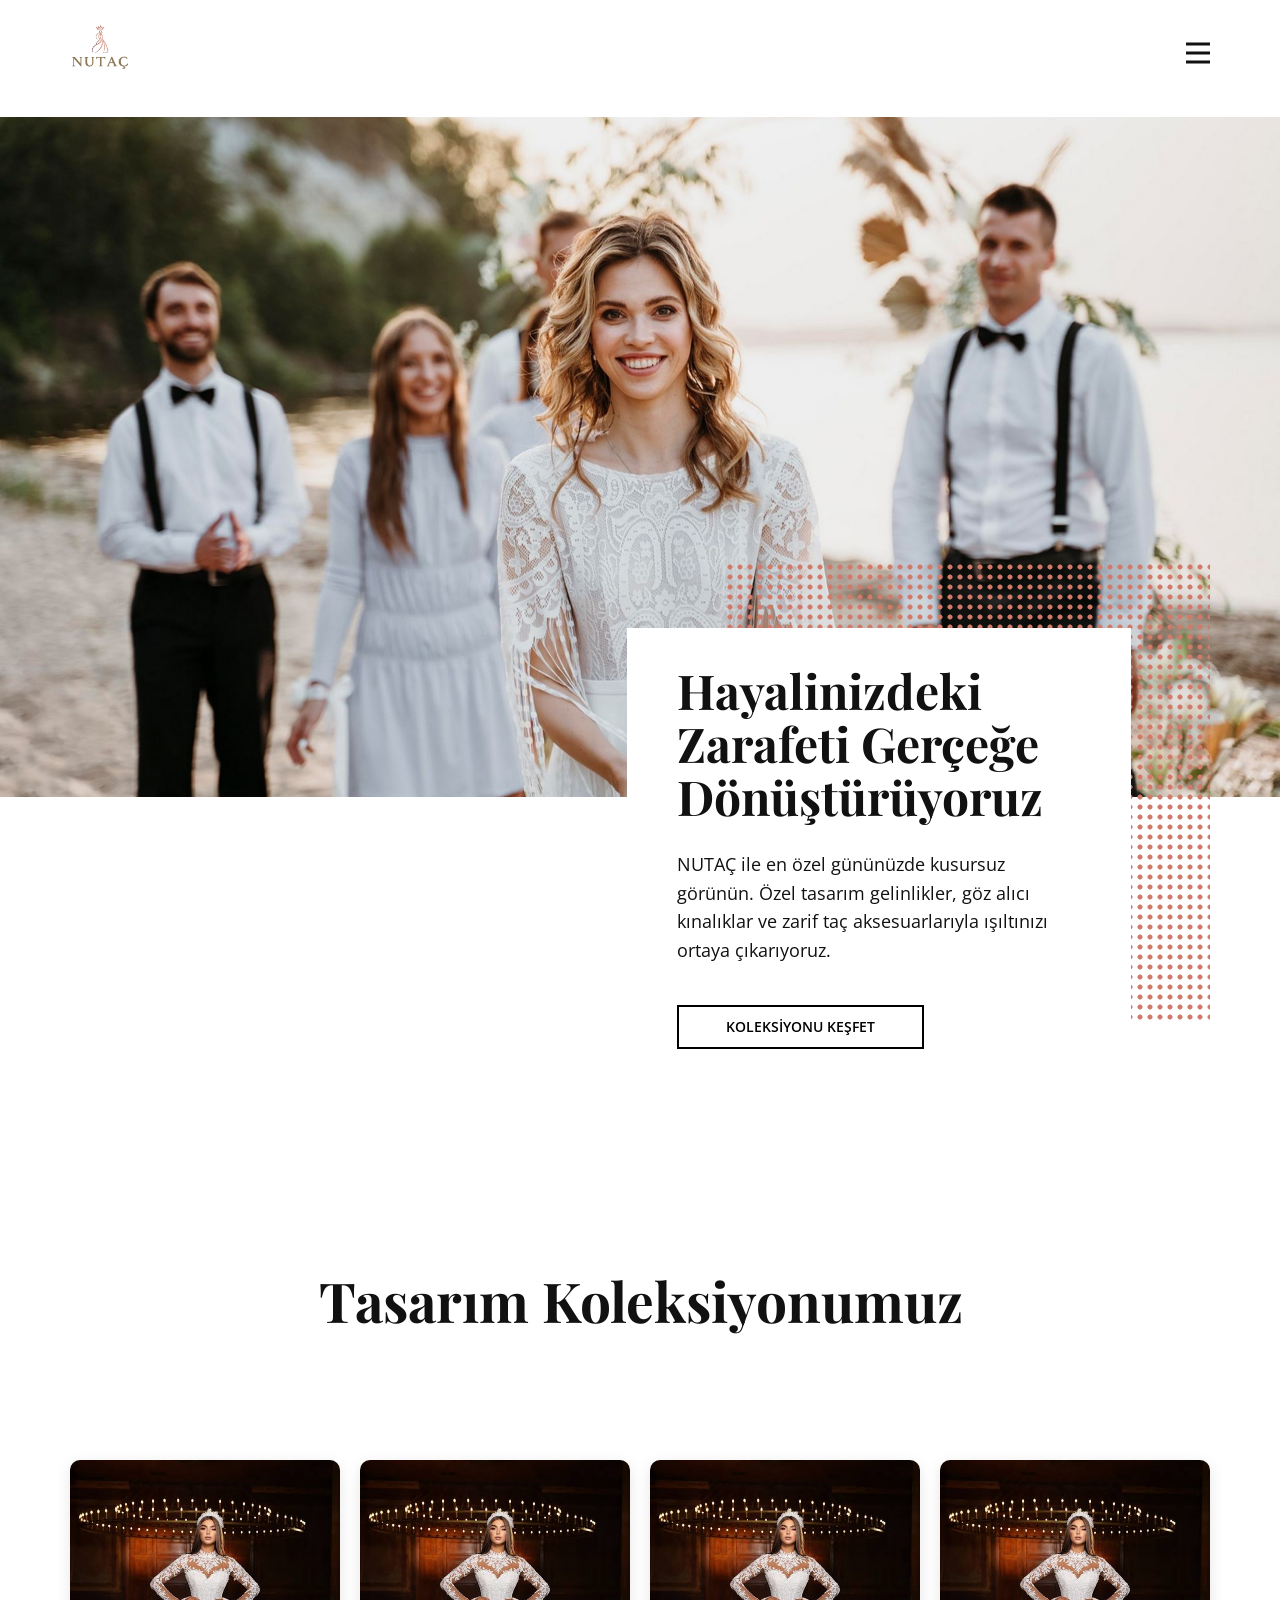
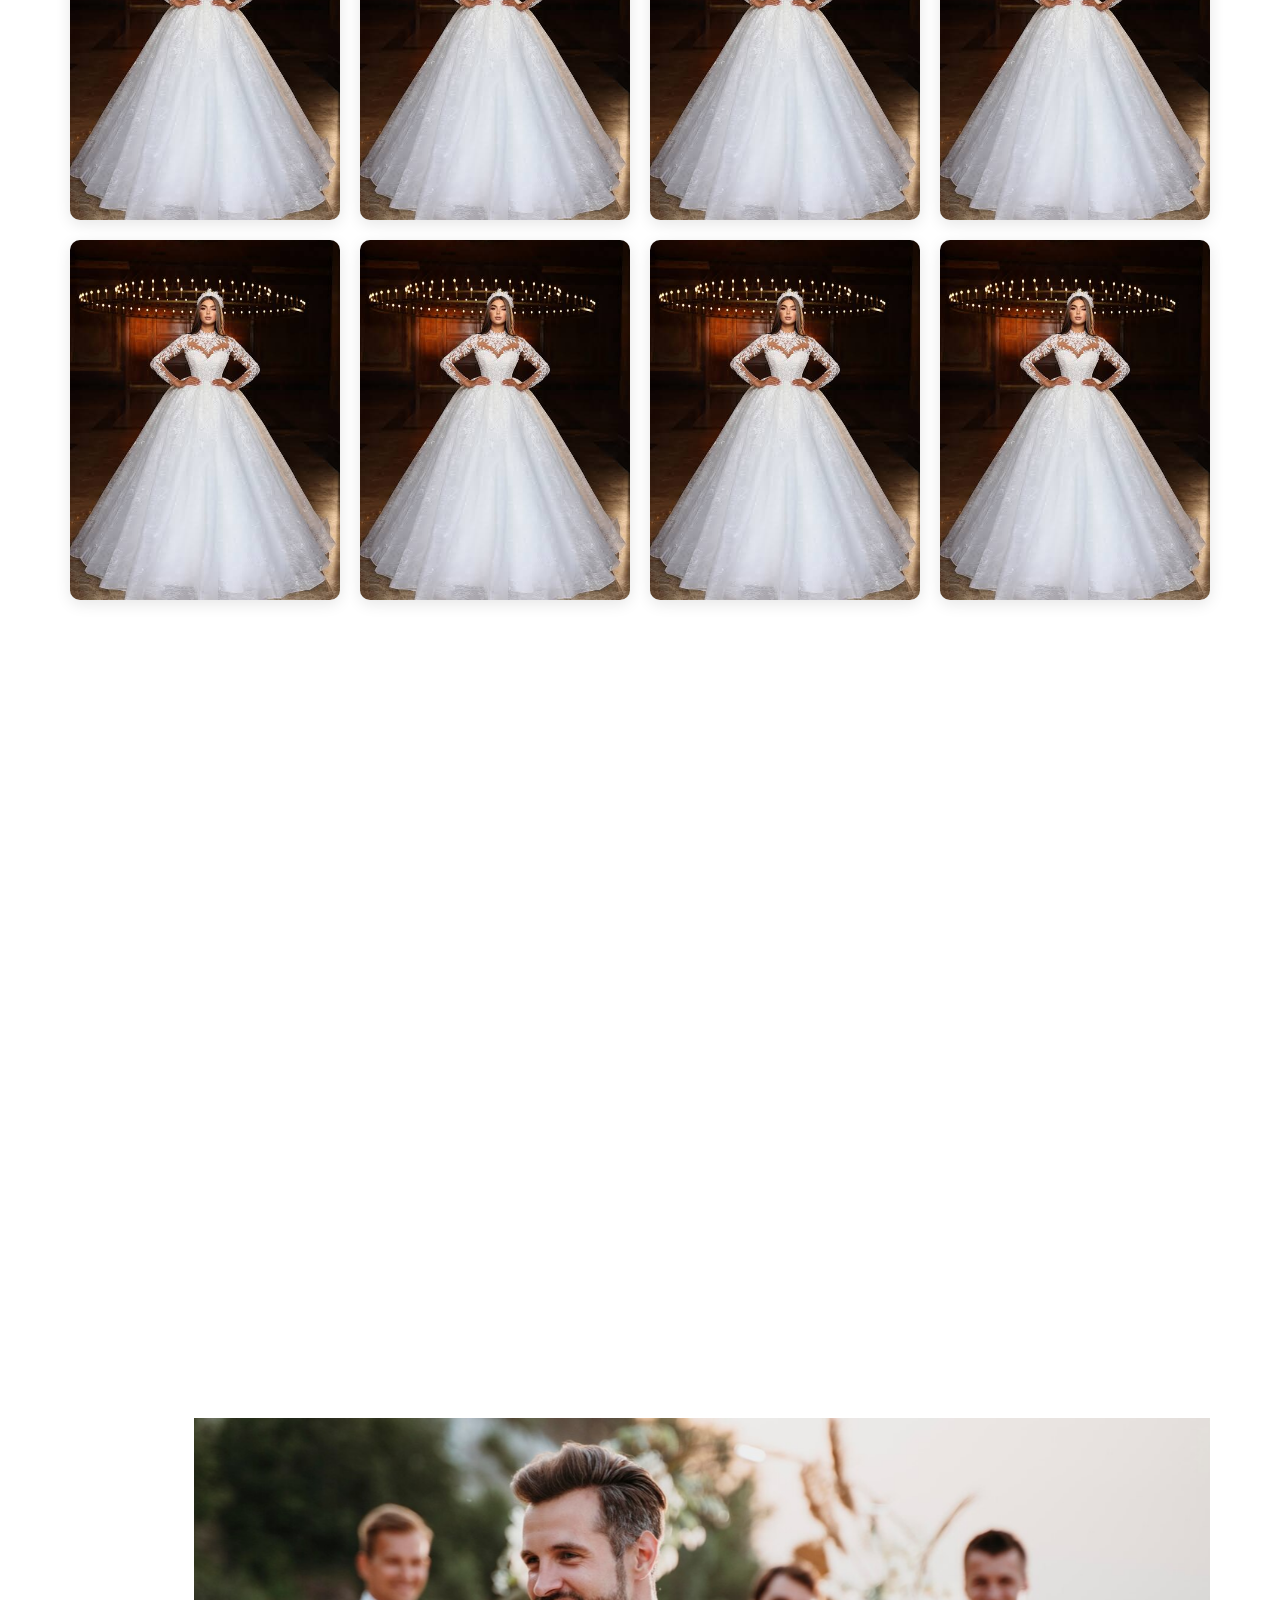
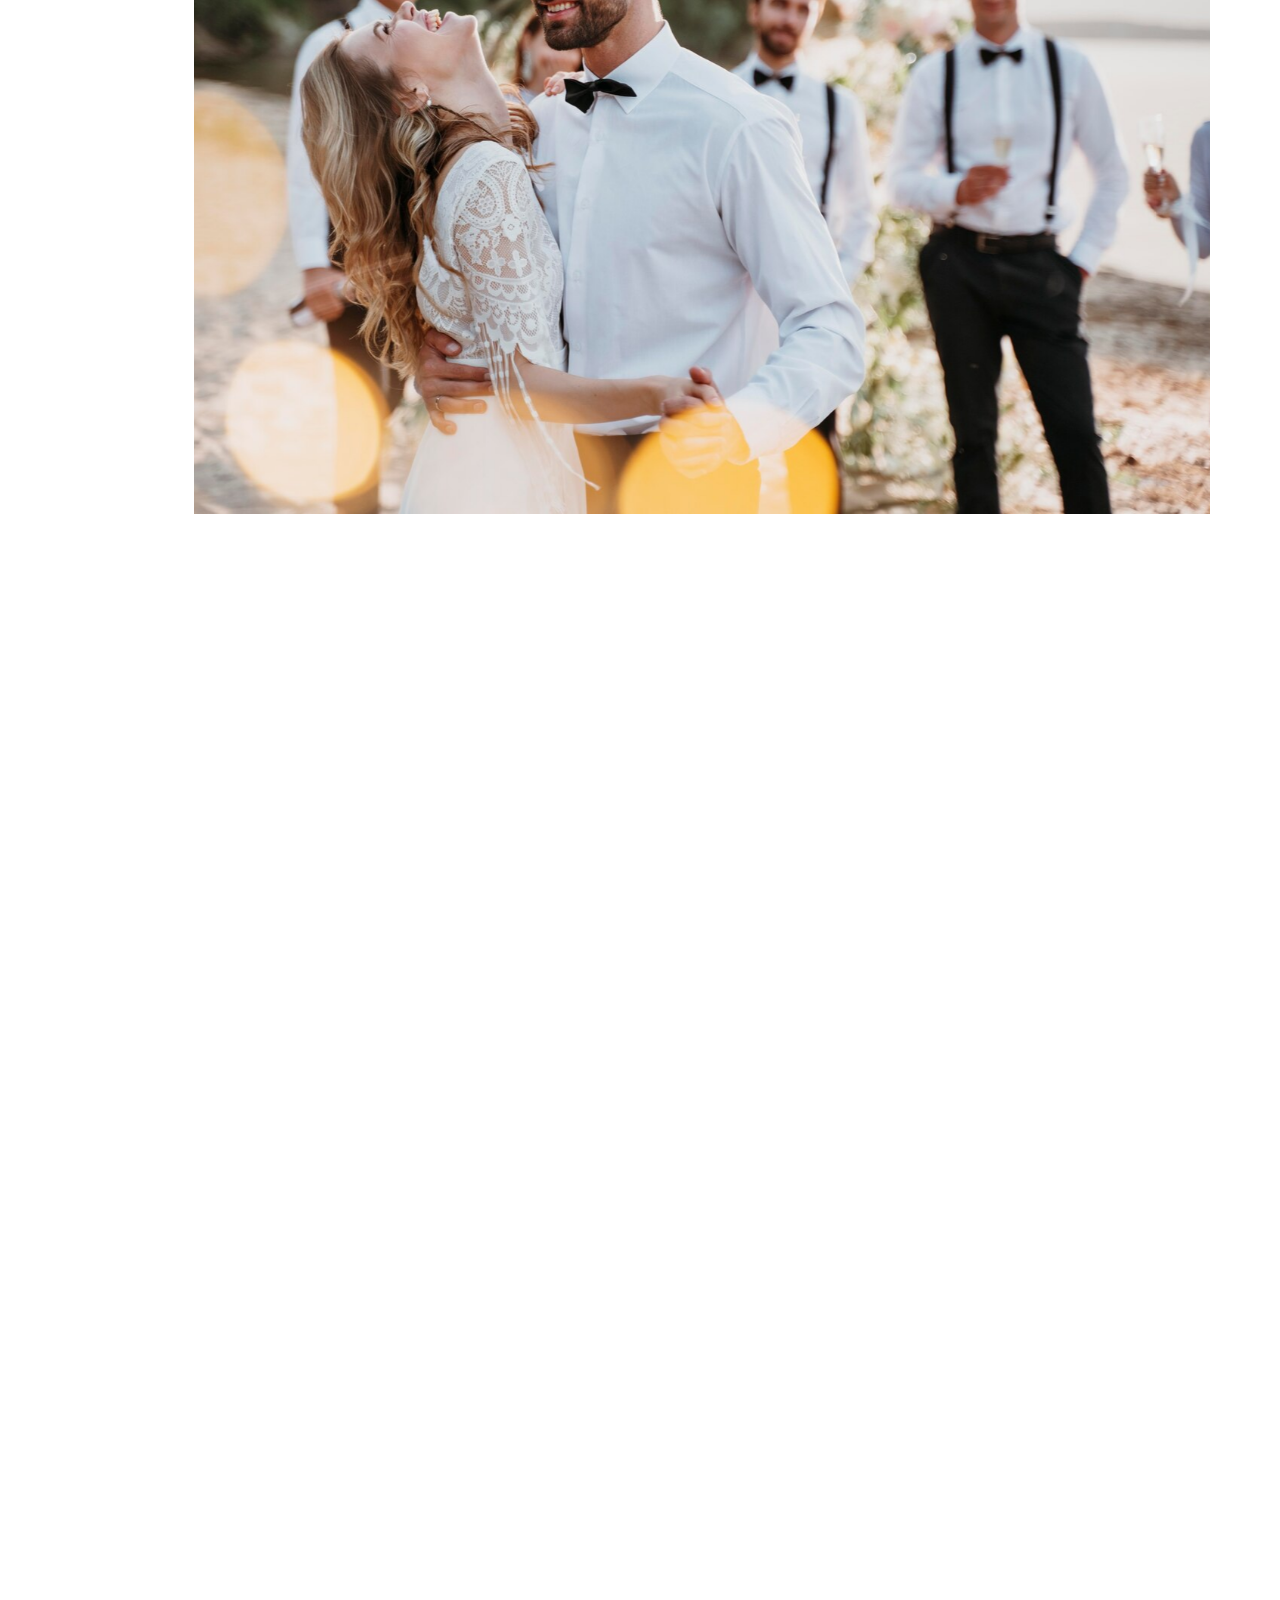
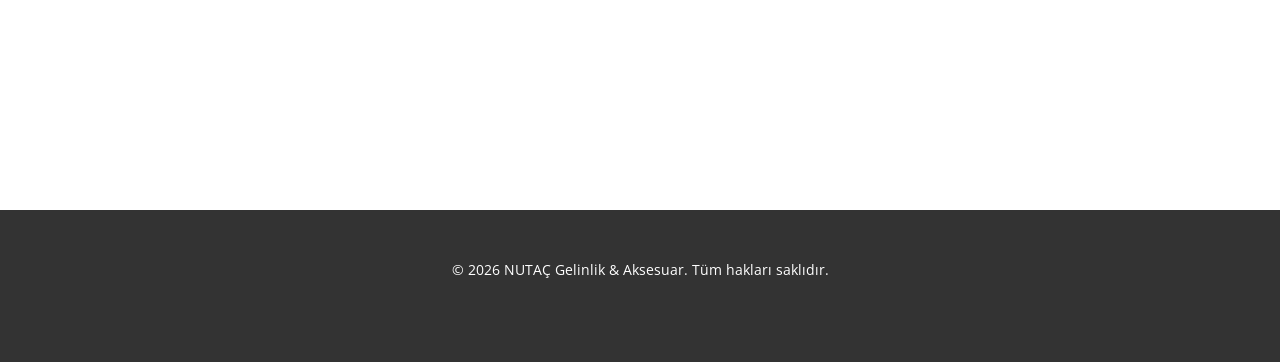
==== commit 4d4615d1: "Little bit change" ====
--- a/Site1/Galeri.html
+++ b/Site1/Galeri.html
@@ -2,103 +2,287 @@
 <html style="font-size: 16px;" lang="tr"><head>
     <meta name="viewport" content="width=device-width, initial-scale=1.0">
     <meta charset="utf-8">
-    <title>NUTAÇ | Ana Sayfa</title>
+    <meta name="keywords" content="Gelinlik, Kınalık, Taç, Zarafet Takıları, Toptan Gelinlik, Nutaç">
+    <meta name="description" content="NUTAÇ Gelinlik, Kınalık ve Taç aksesuarları. Zarafet takılarında toptan ve perakende satış, Türkiye'nin her yerine kargo imkanı.">
+    <title>NUTAÇ | Gelinlik ve Zarafet Takıları</title>
     <link rel="stylesheet" href="nicepage.css" media="screen">
-    <link rel="stylesheet" href="index.css" media="screen">
+<link rel="stylesheet" href="Galeri.css" media="screen">
     <script class="u-script" type="text/javascript" src="jquery.js" defer=""></script>
     <script class="u-script" type="text/javascript" src="nicepage.js" defer=""></script>
-</head>
-<body class="u-body u-xl-mode" data-lang="tr">
-    <header class="u-clearfix u-header u-header" id="sec-8409">
-        <div class="u-clearfix u-sheet u-valign-middle u-sheet-1">
-            <a href="#" class="u-image u-logo u-image-1" style="width: 60px !important;">
-                <img src="images/default-logo.png" class="u-logo-image u-logo-image-1" style="width: 60px !important; height: auto !important;">
+    <meta name="generator" content="Nicepage 8.5.1, nicepage.com">
+    
+    <link id="u-page-google-font" rel="stylesheet" href="https://fonts.googleapis.com/css2?display=swap&amp;family=Playfair+Display:ital,wght@0,400;0,500;0,600;0,700;0,800;0,900;1,400;1,500;1,600;1,700;1,800;1,900&amp;family=Open+Sans:ital,wght@0,300;0,400;0,500;0,600;0,700;0,800;1,300;1,400;1,500;1,600;1,700;1,800">
+    <script type="application/ld+json">{
+    "@context": "http://schema.org",
+    "@type": "Organization",
+    "name": "Nutaç",
+    "logo": "images/default-logo.png"
+}</script>
+    <meta name="theme-color" content="#d4b6be">
+    <meta property="og:title" content="NUTAÇ Gelinlik">
+    <meta property="og:type" content="website">
+  <meta name="referrer" content="origin"><meta data-intl-tel-input-cdn-path="intlTelInput/"></head>
+  <body data-path-to-root="./" data-include-products="false" class="u-body u-xl-mode" data-lang="tr"><header class="u-clearfix u-header u-header" id="sec-8409"><div class="u-clearfix u-sheet u-valign-middle u-sheet-1">
+        <a href="#" class="u-image u-logo u-image-1" style="width: 250px !important; max-width: 100%;">
+          <img src="images/default-logo.png" class="u-logo-image u-logo-image-1" style="width: 60px !important; max-width: 250px !important; height: auto !important;">
+        </a>
+        <nav class="u-menu u-menu-hamburger u-offcanvas u-menu-1" data-responsive-from="XL" role="navigation">
+          <div class="menu-collapse" style="font-size: 1rem; letter-spacing: 0px;">
+            <a class="u-button-style u-custom-left-right-menu-spacing u-custom-padding-bottom u-custom-top-bottom-menu-spacing u-hamburger-link u-nav-link u-text-active-palette-1-base u-text-hover-palette-2-base" href="#" tabindex="-1" aria-label="Open menu" aria-controls="ca01">
+              <svg class="u-svg-link" viewBox="0 0 24 24"><use xlink:href="#menu-hamburger"></use></svg>
+              <svg class="u-svg-content" version="1.1" id="menu-hamburger" viewBox="0 0 16 16" x="0px" y="0px" xmlns:xlink="http://www.w3.org/1999/xlink" xmlns="http://www.w3.org/2000/svg"><g><rect y="1" width="16" height="2"></rect><rect y="7" width="16" height="2"></rect><rect y="13" width="16" height="2"></rect>
+</g></svg>
             </a>
-            <nav class="u-menu u-menu-hamburger u-offcanvas u-menu-1">
-                <div class="u-custom-menu u-nav-container">
-                    <ul class="u-nav u-unstyled u-nav-1">
-                        <li class="u-nav-item"><a class="u-nav-link" href="./">Ana Sayfa</a></li>
-                        <li class="u-nav-item"><a class="u-nav-link" href="Hakkında.html">Hakkımızda</a></li>
-                        <li class="u-nav-item"><a class="u-nav-link" href="Galeri.html">Koleksiyonlar</a></li>
-                    </ul>
+          </div>
+          <div class="u-custom-menu u-nav-container">
+            <ul class="u-nav u-unstyled u-nav-1" role="menubar"><li class="u-nav-item" role="none"><a class="u-button-style u-nav-link u-text-active-palette-1-base u-text-hover-palette-2-base u-nav-link-2" href="./" role="menuitem">Ana Sayfa</a>
+</li><li class="u-nav-item" role="none"><a class="u-button-style u-nav-link u-text-active-palette-1-base u-text-hover-palette-2-base u-nav-link-2" href="Hakkında.html" role="menuitem">Hakkımızda</a>
+</li><li class="u-nav-item" role="none"><a class="u-button-style u-nav-link u-text-active-palette-1-base u-text-hover-palette-2-base u-nav-link-2" href="Galeri.html" role="menuitem">Koleksiyonlar</a>
+</li></ul>
+          </div>
+          <div class="u-custom-menu u-nav-container-collapse" id="ca01" role="region" aria-label="Menu panel">
+            <div class="u-black u-container-style u-inner-container-layout u-opacity u-opacity-95 u-sidenav">
+              <div class="u-inner-container-layout u-sidenav-overflow">
+                <div class="u-menu-close" tabindex="-1" aria-label="Close menu"></div>
+                <ul class="u-align-center u-nav u-popupmenu-items u-unstyled u-nav-2"><li class="u-nav-item"><a class="u-button-style u-nav-link" href="./">Ana Sayfa</a>
+</li><li class="u-nav-item"><a class="u-button-style u-nav-link" href="Hakkında.html">Hakkımızda</a>
+</li><li class="u-nav-item"><a class="u-button-style u-nav-link" href="Galeri.html">Koleksiyonlar</a>
+</li></ul>
+              </div>
+            </div>
+            <div class="u-black u-menu-overlay u-opacity u-opacity-70"></div>
+          </div>
+        </nav>
+        <br>
+      </div></header>
+    <section class="u-clearfix u-valign-middle-xs u-section-1" id="block-1">
+      <div class="custom-expanded u-palette-1-light-2 u-shape u-shape-rectangle u-shape-1" data-animation-name="customAnimationIn" data-animation-duration="1500" data-animation-delay="500"></div>
+      <img class="u-expanded-width u-image u-image-1" src="images/5675-min.jpg" data-image-width="1980" data-image-height="1321" data-animation-name="customAnimationIn" data-animation-duration="1500">
+      <div class="u-container-style u-group u-image u-image-tiles u-image-2" data-animation-name="customAnimationIn" data-animation-duration="1500" data-animation-delay="500">
+        <div class="u-container-layout u-container-layout-1"></div>
+      </div>
+      <div class="u-align-left u-container-align-left u-container-style u-group u-white u-group-2" data-animation-name="customAnimationIn" data-animation-duration="1750" data-animation-delay="500">
+        <div class="u-container-layout u-valign-middle u-container-layout-2">
+          <h1 class="u-align-left u-text u-text-1"> Hayalinizdeki Zarafeti Gerçeğe Dönüştürüyoruz</h1>
+          <p class="u-align-left u-large-text u-text u-text-variant u-text-2">NUTAÇ ile en özel gününüzde kusursuz görünün. Özel tasarım gelinlikler, göz alıcı kınalıklar ve zarif taç aksesuarlarıyla ışıltınızı ortaya çıkarıyoruz.</p>
+          <a href="#" class="u-active-palette-1-base u-align-left u-border-2 u-border-active-palette-1-base u-border-black u-border-hover-palette-1-base u-btn u-button-style u-hover-palette-1-base u-none u-text-active-black u-text-black u-text-hover-black u-btn-2">Koleksiyonu Keşfet</a>
+        </div>
+      </div>
+    </section>
+
+    <!-- ESTETİK VE RESPONSIVE GALERİ BÖLÜMÜ -->
+    <section class="u-align-center u-clearfix u-valign-top-md u-section-2" id="block-2">
+      <div class="custom-expanded u-palette-1-light-2 u-shape u-shape-rectangle u-shape-1" data-animation-name="customAnimationIn" data-animation-duration="1500" data-animation-delay="500"></div>
+      
+      <!-- Sadece bu galeriye etki edecek ve diğer hiçbir şeyi bozmayacak zorunlu CSS -->
+      <style>
+        .custom-wedding-gallery {
+          display: grid !important;
+          grid-template-columns: repeat(4, 1fr) !important;
+          gap: 20px !important;
+          width: 100% !important;
+          margin-top: 40px !important;
+          padding-bottom: 50px !important;
+        }
+        .custom-wedding-gallery .u-gallery-item {
+          position: relative !important;
+          overflow: hidden !important;
+          border-radius: 10px !important;
+          box-shadow: 0 4px 15px rgba(0,0,0,0.1) !important;
+          aspect-ratio: 3/4 !important; /* Fotoğrafların düzgün dikey durması için */
+          margin: 0 !important;
+          height: auto !important;
+          cursor: pointer !important;
+        }
+        .custom-wedding-gallery .u-back-slide {
+          width: 100% !important;
+          height: 100% !important;
+        }
+        .custom-wedding-gallery .u-back-image {
+          width: 100% !important;
+          height: 100% !important;
+          object-fit: cover !important; /* Görseli bozmadan sığdırır */
+          transition: transform 0.4s ease !important;
+          display: block !important;
+        }
+        .custom-wedding-gallery .u-gallery-item:hover .u-back-image {
+          transform: scale(1.08) !important; /* Üzerine gelince estetik yakınlaştırma */
+        }
+        
+        /* Responsive (Mobil & Tablet) Ayarları */
+        @media (max-width: 991px) {
+          .custom-wedding-gallery { grid-template-columns: repeat(2, 1fr) !important; }
+        }
+        @media (max-width: 575px) {
+          .custom-wedding-gallery { grid-template-columns: 1fr !important; }
+        }
+      </style>
+
+      <div class="u-clearfix u-sheet u-valign-middle u-sheet-1">
+        <h2 class="u-align-center u-text u-text-1" data-animation-name="customAnimationIn" data-animation-duration="1500" data-animation-delay="0">Tasarım Koleksiyonumuz</h2>
+        <p class="u-align-center u-text u-text-2" data-animation-name="customAnimationIn" data-animation-duration="1500" data-animation-delay="250">Detayları incelemek ve tam ekran büyütmek için görsellerin üzerine tıklayabilirsiniz.</p>
+        
+        <!-- Nicepage Lightbox uyumlu Galeri -->
+        <div class="u-gallery u-layout-grid u-lightbox u-show-text-on-hover u-gallery-1">
+          <div class="u-gallery-inner custom-wedding-gallery">
+            
+            <div class="u-effect-fade u-gallery-item">
+              <div class="u-back-slide" data-image-width="1200" data-image-height="1600">
+                <img class="u-back-image u-expanded" src="images/wedding1.jpg" alt="Tasarım 1">
+              </div>
+              <div class="u-over-slide u-shading u-over-slide-1"></div>
+            </div>
+            
+            <div class="u-effect-fade u-gallery-item">
+              <div class="u-back-slide" data-image-width="1200" data-image-height="1600">
+                <img class="u-back-image u-expanded" src="images/wedding2.jpg" alt="Tasarım 2">
+              </div>
+              <div class="u-over-slide u-shading u-over-slide-2"></div>
+            </div>
+            
+            <div class="u-effect-fade u-gallery-item">
+              <div class="u-back-slide" data-image-width="1200" data-image-height="1600">
+                <img class="u-back-image u-expanded" src="images/wedding3.jpg" alt="Tasarım 3">
+              </div>
+              <div class="u-over-slide u-shading u-over-slide-3"></div>
+            </div>
+            
+            <div class="u-effect-fade u-gallery-item">
+              <div class="u-back-slide" data-image-width="1200" data-image-height="1600">
+                <img class="u-back-image u-expanded" src="images/wedding4.jpg" alt="Tasarım 4">
+              </div>
+              <div class="u-over-slide u-shading u-over-slide-4"></div>
+            </div>
+            
+            <div class="u-effect-fade u-gallery-item">
+              <div class="u-back-slide" data-image-width="1200" data-image-height="1600">
+                <img class="u-back-image u-expanded" src="images/wedding5.jpg" alt="Tasarım 5">
+              </div>
+              <div class="u-over-slide u-shading u-over-slide-5"></div>
+            </div>
+            
+            <div class="u-effect-fade u-gallery-item">
+              <div class="u-back-slide" data-image-width="1200" data-image-height="1600">
+                <img class="u-back-image u-expanded" src="images/wedding6.jpg" alt="Tasarım 6">
+              </div>
+              <div class="u-over-slide u-shading u-over-slide-6"></div>
+            </div>
+            
+            <div class="u-effect-fade u-gallery-item">
+              <div class="u-back-slide" data-image-width="1200" data-image-height="1600">
+                <img class="u-back-image u-expanded" src="images/wedding7.jpg" alt="Tasarım 7">
+              </div>
+              <div class="u-over-slide u-shading u-over-slide-7"></div>
+            </div>
+            
+            <div class="u-effect-fade u-gallery-item">
+              <div class="u-back-slide" data-image-width="1200" data-image-height="1600">
+                <img class="u-back-image u-expanded" src="images/wedding8.jpg" alt="Tasarım 8">
+              </div>
+              <div class="u-over-slide u-shading u-over-slide-8"></div>
+            </div>
+
+          </div>
+        </div>
+      </div>
+    </section>
+
+    <section class="u-clearfix u-section-3" id="block-3">
+      <div class="custom-expanded u-container-style u-group u-image u-image-tiles u-image-1" data-animation-name="customAnimationIn" data-animation-duration="1500" data-animation-delay="750">
+        <div class="u-container-layout u-container-layout-1"></div>
+      </div>
+      <div class="custom-expanded u-palette-1-light-2 u-shape u-shape-rectangle u-shape-1" data-animation-name="customAnimationIn" data-animation-duration="1500" data-animation-delay="500"></div>
+      <img class="u-image u-image-default u-image-2" data-image-width="1380" data-image-height="920" data-animation-name="customAnimationIn" data-animation-duration="1500" src="images/beautiful-bride-groom-having-their-wedding-with-guests-beach_23-2149043992.jpg">
+      <div class="u-container-align-left u-container-style u-group u-shape-rectangle u-white u-group-2" data-animation-name="customAnimationIn" data-animation-duration="1500" data-animation-delay="750">
+        <div class="u-container-layout u-valign-middle u-container-layout-2">
+          <h2 class="u-align-left u-text u-text-1"> Her Detayında Aşk ve Zarafet Var</h2>
+          <p class="u-align-left u-text u-text-2">Yılların tecrübesiyle, her gelinin hayalini süsleyen tasarımlar üretiyoruz. İster perakende ister toptan, kusursuz işçilik ve zarafet NUTAÇ'ta.</p>
+          <a href="#" class="u-active-palette-1-base u-align-left u-border-2 u-border-active-palette-1-base u-border-black u-border-hover-palette-1-base u-btn u-button-style u-hover-palette-1-base u-none u-text-active-black u-text-black u-text-hover-black u-btn-2">Detaylı İncele</a>
+        </div>
+      </div>
+    </section>
+    <section class="u-clearfix u-container-align-center u-section-4" id="block-4">
+      <div class="u-clearfix u-sheet u-valign-middle u-sheet-1">
+        <div class="data-layout-selected u-clearfix u-expanded-width u-gutter-20 u-layout-wrap u-layout-wrap-1">
+          <div class="u-layout">
+            <div class="u-layout-row">
+              <div class="u-size-30 u-size-60-md">
+                <div class="u-layout-col">
+                  <div class="u-align-left u-container-align-left u-container-style u-layout-cell u-palette-1-light-2 u-right-cell u-size-60 u-layout-cell-1" data-animation-name="customAnimationIn" data-animation-duration="1500" data-animation-delay="500">
+                    <div class="u-container-layout u-valign-middle u-container-layout-1">
+                      <h2 class="u-align-left u-text u-text-1">Bizimle İletişime Geçin</h2>
+                      <p class="u-align-left u-text u-text-2">Randevu oluşturmak, toptan satış hakkında bilgi almak veya sipariş vermek için aşağıdaki formu doldurabilirsiniz.</p>
+                      <div class="u-form u-form-1">
+                        <form action="https://service.nicepagesrv.com/form/v4/form-process" class="u-clearfix u-form-spacing-30 u-form-vertical u-inner-form" style="padding: 0;" source="email" name="form">
+                          <div class="u-form-email u-form-group u-form-partition-factor-2 u-form-group-1">
+                            <label for="email-da30" class="u-form-control-hidden u-label">E-posta</label>
+                            <input type="email" placeholder="Geçerli bir e-posta adresi girin" id="email-da30" name="email" class="u-border-2 u-border-grey-75 u-border-no-left u-border-no-right u-border-no-top u-input u-input-rectangle" required="">
+                          </div>
+                          <div class="u-form-group u-form-name u-form-partition-factor-2 u-form-group-2">
+                            <label for="name-da30" class="u-form-control-hidden u-label">Adınız</label>
+                            <input type="text" placeholder="Adınızı ve Soyadınızı girin" id="name-da30" name="name" class="u-border-2 u-border-grey-75 u-border-no-left u-border-no-right u-border-no-top u-input u-input-rectangle" required="">
+                          </div>
+                          <div class="u-form-agree u-form-group u-form-group-3">
+                            <label class="u-block-e54f-32 u-field-label" style=""></label>
+                            <input type="checkbox" id="agree-1d18" name="agree" class="u-agree-checkbox u-field-input" required="">
+                            <label for="agree-1d18" class="u-block-e54f-32 u-field-label" style=""><a href="#">Gizlilik Politikasını</a> okudum ve kabul ediyorum.
+                            </label>
+                          </div>
+                          <div class="u-form-group u-form-message u-form-group-4">
+                            <label for="message-da30" class="u-form-control-hidden u-label">Mesajınız</label>
+                            <textarea placeholder="Mesajınızı veya talebinizi buraya yazın..." rows="4" cols="50" id="message-da30" name="message" class="u-border-2 u-border-grey-75 u-border-no-left u-border-no-right u-border-no-top u-input u-input-rectangle" required=""></textarea>
+                          </div>
+                          <div class="u-align-left u-form-group u-form-submit u-form-group-5">
+                            <a href="#" class="u-border-2 u-border-black u-btn u-btn-submit u-button-style u-hover-black u-none u-text-black u-text-hover-white u-btn-1">Gönder</a>
+                            <input type="submit" value="submit" class="u-form-control-hidden">
+                          </div>
+                          <div class="u-form-send-message u-form-send-success">Teşekkür ederiz! Mesajınız başarıyla gönderildi.</div>
+                          <div class="u-form-send-error u-form-send-message">Mesajınız gönderilemedi. Lütfen eksik alanları kontrol edip tekrar deneyin.</div>
+                          <input type="hidden" value="" name="recaptchaResponse">
+                          <input type="hidden" name="formServices" value="">
+                        </form>
+                      </div>
+                    </div>
+                  </div>
                 </div>
-            </nav>
-        </div>
-    </header>
-
-    <!-- Banner Bölümü -->
-    <section class="u-clearfix u-image u-section-1" id="block-1">
-        <div class="u-clearfix u-sheet u-sheet-1">
-            <div class="u-align-left u-container-align-left u-container-style u-group u-palette-1-base u-group-1">
-                <div class="u-container-layout u-valign-middle u-container-layout-1">
-                    <h1 class="u-align-left u-text u-text-1">NUTAÇ <span style="font-weight: 700;">Zarafeti</span></h1>
-                    <p class="u-large-text u-text">Gelinlik, kınalık ve taç tasarımlarında şıklığın adresi.</p>
-                    <a href="#tasarimlar" class="u-btn u-button-style u-white u-text-black">Tasarımlara Göz Atın</a>
+              </div>
+              <div class="u-size-30 u-size-60-md">
+                <div class="u-layout-col">
+                  <div class="u-size-40">
+                    <div class="u-layout-row">
+                      <div class="u-container-align-left u-container-style u-layout-cell u-left-cell u-size-60 u-layout-cell-2" data-animation-name="customAnimationIn" data-animation-duration="1500" data-animation-delay="250">
+                        <div class="u-container-layout u-valign-top u-container-layout-2">
+                          <p class="u-align-left u-text u-text-3"><b style="">Gelinlik, kınalık ve taç aksesuarlarımız hakkında detaylı bilgi almak için bize dilediğiniz zaman ulaşabilirsiniz. Türkiye'nin her noktasına güvenli kargo ile siparişlerinizi ulaştırıyoruz.</b>
+                            <br style="">
+                            <br style="">Toptan siparişleriniz ve butik/mağaza talepleriniz için özel fiyatlandırma ve üretim seçeneklerimiz bulunmaktadır. Hayalinizdeki tasarımı konuşmak için sabırsızlanıyoruz.<br style="">
+                          </p>
+                        </div>
+                      </div>
+                    </div>
+                  </div>
+                  <div class="u-size-20">
+                    <div class="u-layout-row">
+                      <div class="u-container-align-left u-container-style u-layout-cell u-size-36 u-layout-cell-3" data-animation-name="customAnimationIn" data-animation-duration="1500" data-animation-delay="250">
+                        <div class="u-container-layout u-valign-top u-container-layout-3">
+                          <p class="u-align-left u-text u-text-4">Zarafet, kaliteli işçilik ve güvenilir teslimat garantisi ile hizmetinizdeyiz.</p>
+                        </div>
+                      </div>
+                      <div class="u-align-left u-container-style u-image u-layout-cell u-left-cell u-size-24 u-image-1" data-image-width="626" data-image-height="939" data-animation-name="customAnimationIn" data-animation-duration="1500" data-animation-delay="500">
+                        <div class="u-container-layout u-container-layout-4"></div>
+                      </div>
+                    </div>
+                  </div>
                 </div>
-            </div>
-        </div>
-    </section>
-
-    <!-- Koleksiyon Vitrini (Lightbox) -->
-    <section class="u-clearfix u-section-gallery" id="tasarimlar">
-        <div class="u-clearfix u-sheet">
-            <h2 class="u-align-center u-text">Özel Tasarım Koleksiyonumuz</h2>
-            <p class="u-align-center u-text">Detaylı incelemek için görsellere tıklayabilirsiniz.</p>
-            
-            <div class="u-gallery u-layout-grid u-lightbox u-show-text-on-hover u-gallery-1">
-                <div class="u-gallery-inner">
-                    <!-- Örnek Tasarım 1 -->
-                    <div class="u-effect-fade u-gallery-item">
-                        <div class="u-back-slide"><img class="u-back-image u-expanded" src="images/3453.jpg"></div>
-                        <div class="u-over-slide u-shading"><h3 class="u-gallery-heading">Gelinlik</h3></div>
-                    </div>
-                    <!-- Örnek Tasarım 2 -->
-                    <div class="u-effect-fade u-gallery-item">
-                        <div class="u-back-slide"><img class="u-back-image u-expanded" src="images/young-bride-groom-having-beach-w.jpg"></div>
-                        <div class="u-over-slide u-shading"><h3 class="u-gallery-heading">Kınalık</h3></div>
-                    </div>
-                    <!-- Örnek Tasarım 3 -->
-                    <div class="u-effect-fade u-gallery-item">
-                        <div class="u-back-slide"><img class="u-back-image u-expanded" src="images/tg-min.jpg"></div>
-                        <div class="u-over-slide u-shading"><h3 class="u-gallery-heading">Taç Tasarım</h3></div>
-                    </div>
-                    <!-- Örnek Tasarım 4 -->
-                    <div class="u-effect-fade u-gallery-item">
-                        <div class="u-back-slide"><img class="u-back-image u-expanded" src="images/high-angle-girl-posing-with-flow.jpg"></div>
-                        <div class="u-over-slide u-shading"><h3 class="u-gallery-heading">Zarafet Takısı</h3></div>
-                    </div>
-                </div>
-            </div>
-        </div>
-    </section>
-
-    <!-- İletişim Formu -->
-    <section class="u-clearfix u-section-4" id="block-4">
-        <div class="u-clearfix u-sheet">
-            <h2 class="u-align-center u-text">Bize Ulaşın</h2>
-            <div class="u-form u-form-1">
-                <form action="https://service.nicepagesrv.com/form/v4/form-process" class="u-clearfix u-form-vertical u-inner-form" source="email" name="form">
-                    <div class="u-form-group u-form-name">
-                        <input type="text" placeholder="Adınız Soyadınız" name="name" class="u-input u-input-rectangle" required="">
-                    </div>
-                    <div class="u-form-email u-form-group">
-                        <input type="email" placeholder="E-posta Adresiniz" name="email" class="u-input u-input-rectangle" required="">
-                    </div>
-                    <div class="u-form-group u-form-message">
-                        <textarea placeholder="Mesajınız..." name="message" class="u-input u-input-rectangle" rows="4"></textarea>
-                    </div>
-                    <div class="u-align-center u-form-group u-form-submit">
-                        <a href="#" class="u-btn u-btn-submit u-button-style">Gönder</a>
-                    </div>
-                </form>
-            </div>
-        </div>
+              </div>
+            </div>
+          </div>
+        </div>
+      </div>
     </section>
     
-    <footer class="u-align-center u-clearfix u-footer u-grey-80">
-        <div class="u-clearfix u-sheet">
-            <p>© 2026 NUTAÇ Gelinlik & Aksesuar.</p>
-        </div>
-    </footer>
-</body>
-</html>
+    <footer class="u-align-center u-clearfix u-container-align-center u-footer u-grey-80 u-footer" id="sec-b85e"><div class="u-clearfix u-sheet u-sheet-1">
+        <p class="u-small-text u-text u-text-variant u-text-1">© 2026 NUTAÇ Gelinlik & Aksesuar. Tüm hakları saklıdır.</p>
+      </div></footer>
+    <section class="u-backlink u-clearfix u-grey-80"></section>
+  
+</body></html>
--- a/Site1/Galeri.css
+++ b/Site1/Galeri.css
@@ -0,0 +1,1167 @@
+ .u-section-1 {
+  min-height: 1016px;
+}
+
+.u-section-1 .u-shape-1 {
+  width: calc(((100% - 1140px) / 2)  + 926px);
+  height: 416px;
+  --animation-custom_in-translate_x: 300px;
+  --animation-custom_in-translate_y: 0px;
+  --animation-custom_in-opacity: 0;
+  --animation-custom_in-rotate: 0deg;
+  --animation-custom_in-scale: 1;
+  margin: 600px auto 0 0;
+}
+
+.u-section-1 .u-image-1 {
+  height: 680px;
+  --animation-custom_in-translate_x: 300px;
+  --animation-custom_in-translate_y: 0px;
+  --animation-custom_in-opacity: 0;
+  --animation-custom_in-rotate: 0deg;
+  --animation-custom_in-scale: 1;
+  margin-top: -1016px;
+  margin-bottom: 0;
+}
+
+.u-section-1 .u-image-2 {
+  width: 485px;
+  min-height: 461px;
+  background-image: url("images/fg_150.png");
+  height: auto;
+  --animation-custom_in-translate_x: 0px;
+  --animation-custom_in-translate_y: 300px;
+  --animation-custom_in-opacity: 0;
+  --animation-custom_in-rotate: 180deg;
+  --animation-custom_in-scale: 1;
+  margin: -235px calc(((100% - 1140px) / 2)) 0 auto;
+}
+
+.u-section-1 .u-container-layout-1 {
+  margin-bottom: 0;
+  padding-top: 0;
+  padding-bottom: 0;
+}
+
+.u-section-1 .u-group-2 {
+  width: 504px;
+  min-height: 457px;
+  background-image: none;
+  --animation-custom_in-translate_x: -300px;
+  --animation-custom_in-translate_y: 0px;
+  --animation-custom_in-opacity: 0;
+  --animation-custom_in-rotate: 0deg;
+  --animation-custom_in-scale: 1;
+  height: auto;
+  margin: -395px calc(((100% - 1140px) / 2)  + 79px) 48px auto;
+}
+
+.u-section-1 .u-container-layout-2 {
+  padding: 30px 50px;
+}
+
+.u-section-1 .u-text-1 {
+  font-weight: 700;
+  font-family: "Playfair Display", serif;
+  font-size: 3rem;
+  margin: 0;
+}
+
+.u-section-1 .u-text-2 {
+  font-size: 1.125rem;
+  margin: 27px 0 0;
+}
+
+.u-section-1 .u-text-3 {
+  font-style: italic;
+  margin: 20px 263px 0 0;
+}
+
+.u-section-1 .u-btn-1 {
+  border-style: solid;
+  font-style: italic;
+  padding: 0;
+}
+
+.u-section-1 .u-btn-2 {
+  border-style: solid;
+  text-transform: uppercase;
+  font-weight: 600;
+  font-size: 0.875rem;
+  letter-spacing: normal;
+  margin: 40px auto 0 0;
+  padding: 10px 47px;
+}
+
+@media (max-width: 1199px) {
+   .u-section-1 {
+    min-height: 1021px;
+  }
+
+  .u-section-1 .u-shape-1 {
+    width: calc(((100% - 940px) / 2)  + 800px);
+    height: 421px;
+  }
+
+  .u-section-1 .u-image-1 {
+    margin-top: -1021px;
+  }
+
+  .u-section-1 .u-image-2 {
+    margin-top: -230px;
+    margin-right: calc(((100% - 940px) / 2));
+    height: auto;
+  }
+
+  .u-section-1 .u-group-2 {
+    margin-right: calc(((100% - 940px) / 2)  + 79px);
+    height: auto;
+  }
+}
+
+@media (max-width: 991px) {
+   .u-section-1 {
+    min-height: 1063px;
+  }
+
+  .u-section-1 .u-shape-1 {
+    width: calc(((100% - 720px) / 2)  + 450px);
+    height: 463px;
+  }
+
+  .u-section-1 .u-image-1 {
+    margin-top: -1063px;
+  }
+
+  .u-section-1 .u-image-2 {
+    margin-top: -188px;
+    margin-right: calc(((100% - 720px) / 2));
+  }
+
+  .u-section-1 .u-group-2 {
+    margin-right: calc(((100% - 720px) / 2)  + 79px);
+  }
+
+  .u-section-1 .u-container-layout-2 {
+    padding-left: 30px;
+    padding-right: 30px;
+  }
+}
+
+@media (max-width: 767px) {
+   .u-section-1 {
+    min-height: 1218px;
+  }
+
+  .u-section-1 .u-shape-1 {
+    width: calc(((100% - 540px) / 2)  + 410px);
+    height: 618px;
+  }
+
+  .u-section-1 .u-image-1 {
+    margin-top: -1218px;
+  }
+
+  .u-section-1 .u-image-2 {
+    margin-top: -113px;
+    margin-right: calc(((100% - 540px) / 2));
+  }
+
+  .u-section-1 .u-group-2 {
+    width: 450px;
+    min-height: 500px;
+    margin: -370px auto 60px calc(((100% - 540px) / 2));
+  }
+
+  .u-section-1 .u-container-layout-2 {
+    padding-left: 20px;
+    padding-right: 20px;
+  }
+
+  .u-section-1 .u-text-3 {
+    margin-right: 209px;
+  }
+}
+
+@media (max-width: 575px) {
+   .u-section-1 {
+    min-height: 1061px;
+  }
+
+  .u-section-1 .u-shape-1 {
+    width: calc(((100% - 340px) / 2)  + 290px);
+    height: 713px;
+    margin-top: 0;
+  }
+
+  .u-section-1 .u-image-1 {
+    height: 491px;
+    margin-top: -1064px;
+  }
+
+  .u-section-1 .u-image-2 {
+    width: 275px;
+    min-height: 374px;
+    margin-top: -89px;
+    margin-right: calc(((100% - 340px) / 2));
+  }
+
+  .u-section-1 .u-group-2 {
+    width: 285px;
+    margin-top: -326px;
+    margin-bottom: -237px;
+    margin-left: calc(((100% - 340px) / 2)  + 14px);
+  }
+
+  .u-section-1 .u-text-1 {
+    font-size: 2.25rem;
+  }
+
+  .u-section-1 .u-text-3 {
+    margin-right: 64px;
+  }
+} .u-section-2 {
+  min-height: 1740px;
+}
+
+.u-section-2 .u-shape-1 {
+  height: 581px;
+  background-image: none;
+  --animation-custom_in-translate_x: 300px;
+  --animation-custom_in-translate_y: 0px;
+  --animation-custom_in-opacity: 0;
+  --animation-custom_in-rotate: 0deg;
+  --animation-custom_in-scale: 1;
+  width: calc(((100% - 1140px) / 2)  + 926px);
+  margin: 0 338px 0 0;
+}
+
+.u-section-2 .u-text-1 {
+  --animation-custom_in-translate_x: 0px;
+  --animation-custom_in-translate_y: 0px;
+  --animation-custom_in-opacity: 0;
+  --animation-custom_in-rotate: 0deg;
+  --animation-custom_in-scale: 0.3;
+  width: 765px;
+  margin: -444px auto 0;
+}
+
+.u-section-2 .u-text-2 {
+  font-size: 1.125rem;
+  --animation-custom_in-translate_x: 0px;
+  --animation-custom_in-translate_y: 0px;
+  --animation-custom_in-opacity: 0;
+  --animation-custom_in-rotate: 0deg;
+  --animation-custom_in-scale: 0.3;
+  margin: 54px calc(((100% - 1140px) / 2)  + 82px) 0 calc(((100% - 1140px) / 2)  + 170px);
+}
+
+.u-section-2 .u-list-1 {
+  width: 1139px;
+  margin: 70px auto 0;
+}
+
+.u-section-2 .u-repeater-1 {
+  grid-template-columns: repeat(3, calc(33.3333% - 13.3333px));
+  min-height: 1150px;
+  grid-gap: 20px;
+}
+
+.u-section-2 .u-list-item-1 {
+  --animation-custom_in-translate_x: 0px;
+  --animation-custom_in-translate_y: 300px;
+  --animation-custom_in-opacity: 0;
+  --animation-custom_in-rotate: 0deg;
+  --animation-custom_in-scale: 1;
+}
+
+.u-section-2 .u-container-layout-1 {
+  padding: 0 0 20px;
+}
+
+.u-section-2 .u-image-1 {
+  height: 286px;
+  margin-top: 0;
+  margin-bottom: 0;
+}
+
+.u-section-2 .u-text-3 {
+  font-size: 1.5rem;
+  margin: 26px auto 0;
+}
+
+.u-section-2 .u-list-item-2 {
+  --animation-custom_in-translate_x: 0px;
+  --animation-custom_in-translate_y: 300px;
+  --animation-custom_in-opacity: 0;
+  --animation-custom_in-rotate: 0deg;
+  --animation-custom_in-scale: 1;
+}
+
+.u-section-2 .u-container-layout-2 {
+  padding: 0 0 20px;
+}
+
+.u-section-2 .u-image-2 {
+  height: 286px;
+  margin-top: 0;
+  margin-bottom: 0;
+}
+
+.u-section-2 .u-text-4 {
+  font-size: 1.5rem;
+  margin: 26px auto 0;
+}
+
+.u-section-2 .u-list-item-3 {
+  --animation-custom_in-translate_x: 0px;
+  --animation-custom_in-translate_y: 300px;
+  --animation-custom_in-opacity: 0;
+  --animation-custom_in-rotate: 0deg;
+  --animation-custom_in-scale: 1;
+}
+
+.u-section-2 .u-container-layout-3 {
+  padding: 0 0 20px;
+}
+
+.u-section-2 .u-image-3 {
+  height: 286px;
+  margin-top: 0;
+  margin-bottom: 0;
+}
+
+.u-section-2 .u-text-5 {
+  font-size: 1.5rem;
+  margin: 26px auto 0;
+}
+
+.u-section-2 .u-list-item-4 {
+  --animation-custom_in-translate_x: 0px;
+  --animation-custom_in-translate_y: 300px;
+  --animation-custom_in-opacity: 0;
+  --animation-custom_in-rotate: 0deg;
+  --animation-custom_in-scale: 1;
+}
+
+.u-section-2 .u-container-layout-4 {
+  padding: 0 0 20px;
+}
+
+.u-section-2 .u-image-4 {
+  height: 286px;
+  margin-top: 0;
+  margin-bottom: 0;
+}
+
+.u-section-2 .u-text-6 {
+  font-size: 1.5rem;
+  margin: 26px auto 0;
+}
+
+.u-section-2 .u-list-item-5 {
+  --animation-custom_in-translate_x: 0px;
+  --animation-custom_in-translate_y: 300px;
+  --animation-custom_in-opacity: 0;
+  --animation-custom_in-rotate: 0deg;
+  --animation-custom_in-scale: 1;
+}
+
+.u-section-2 .u-container-layout-5 {
+  padding: 0 0 20px;
+}
+
+.u-section-2 .u-image-5 {
+  height: 286px;
+  margin-top: 0;
+  margin-bottom: 0;
+}
+
+.u-section-2 .u-text-7 {
+  font-size: 1.5rem;
+  margin: 26px auto 0;
+}
+
+.u-section-2 .u-list-item-6 {
+  --animation-custom_in-translate_x: 0px;
+  --animation-custom_in-translate_y: 300px;
+  --animation-custom_in-opacity: 0;
+  --animation-custom_in-rotate: 0deg;
+  --animation-custom_in-scale: 1;
+}
+
+.u-section-2 .u-container-layout-6 {
+  padding: 0 0 20px;
+}
+
+.u-section-2 .u-image-6 {
+  height: 286px;
+  margin-top: 0;
+  margin-bottom: 0;
+}
+
+.u-section-2 .u-text-8 {
+  font-size: 1.5rem;
+  margin: 26px auto 0;
+}
+
+.u-section-2 .u-list-item-7 {
+  --animation-custom_in-translate_x: 0px;
+  --animation-custom_in-translate_y: 300px;
+  --animation-custom_in-opacity: 0;
+  --animation-custom_in-rotate: 0deg;
+  --animation-custom_in-scale: 1;
+}
+
+.u-section-2 .u-container-layout-7 {
+  padding: 0 0 20px;
+}
+
+.u-section-2 .u-image-7 {
+  height: 286px;
+  margin-top: 0;
+  margin-bottom: 0;
+}
+
+.u-section-2 .u-text-9 {
+  font-size: 1.5rem;
+  margin: 26px auto 0;
+}
+
+.u-section-2 .u-list-item-8 {
+  --animation-custom_in-translate_x: 0px;
+  --animation-custom_in-translate_y: 300px;
+  --animation-custom_in-opacity: 0;
+  --animation-custom_in-rotate: 0deg;
+  --animation-custom_in-scale: 1;
+}
+
+.u-section-2 .u-container-layout-8 {
+  padding: 0 0 20px;
+}
+
+.u-section-2 .u-image-8 {
+  height: 286px;
+  margin-top: 0;
+  margin-bottom: 0;
+}
+
+.u-section-2 .u-text-10 {
+  font-size: 1.5rem;
+  margin: 26px auto 0;
+}
+
+.u-section-2 .u-list-item-9 {
+  --animation-custom_in-translate_x: 0px;
+  --animation-custom_in-translate_y: 300px;
+  --animation-custom_in-opacity: 0;
+  --animation-custom_in-rotate: 0deg;
+  --animation-custom_in-scale: 1;
+}
+
+.u-section-2 .u-container-layout-9 {
+  padding: 0 0 20px;
+}
+
+.u-section-2 .u-image-9 {
+  height: 286px;
+  margin-top: 0;
+  margin-bottom: 0;
+}
+
+.u-section-2 .u-text-11 {
+  font-size: 1.5rem;
+  margin: 26px auto 0;
+}
+
+.u-section-2 .u-text-12 {
+  --animation-custom_in-translate_x: 0px;
+  --animation-custom_in-translate_y: 0px;
+  --animation-custom_in-opacity: 0;
+  --animation-custom_in-rotate: 0deg;
+  --animation-custom_in-scale: 0.3;
+  margin: 33px auto 60px;
+}
+
+.u-section-2 .u-btn-1 {
+  font-style: italic;
+  border-style: solid;
+  padding: 0;
+}
+
+@media (max-width: 1199px) {
+   .u-section-2 {
+    min-height: 1595px;
+  }
+
+  .u-section-2 .u-shape-1 {
+    width: calc(((100% - 940px) / 2)  + 800px);
+    margin-right: 14px;
+  }
+
+  .u-section-2 .u-text-2 {
+    margin-right: calc(((100% - 940px) / 2));
+    margin-left: calc(((100% - 940px) / 2) + 52px);
+  }
+
+  .u-section-2 .u-list-1 {
+    width: 940px;
+  }
+
+  .u-section-2 .u-repeater-1 {
+    grid-template-columns: repeat(3, calc(33.333333333333336% - 13.3333px));
+    min-height: 949px;
+  }
+
+  .u-section-2 .u-image-1 {
+    height: 236px;
+  }
+
+  .u-section-2 .u-image-2 {
+    height: 236px;
+  }
+
+  .u-section-2 .u-image-3 {
+    height: 236px;
+  }
+
+  .u-section-2 .u-image-4 {
+    height: 236px;
+  }
+
+  .u-section-2 .u-image-5 {
+    height: 236px;
+  }
+
+  .u-section-2 .u-image-6 {
+    height: 236px;
+  }
+
+  .u-section-2 .u-image-7 {
+    height: 236px;
+  }
+
+  .u-section-2 .u-image-8 {
+    height: 236px;
+  }
+
+  .u-section-2 .u-image-9 {
+    height: 236px;
+  }
+}
+
+@media (max-width: 991px) {
+   .u-section-2 {
+    min-height: 2412px;
+  }
+
+  .u-section-2 .u-shape-1 {
+    width: calc(((100% - 720px) / 2)  + 450px);
+    margin-right: auto;
+  }
+
+  .u-section-2 .u-text-1 {
+    width: 720px;
+  }
+
+  .u-section-2 .u-text-2 {
+    margin-right: calc(((100% - 720px) / 2));
+    margin-left: calc(((100% - 720px) / 2));
+  }
+
+  .u-section-2 .u-list-1 {
+    width: 720px;
+  }
+
+  .u-section-2 .u-repeater-1 {
+    grid-template-columns: repeat(2, calc(50% - 9.999975px));
+    min-height: 1848px;
+  }
+
+  .u-section-2 .u-image-1 {
+    height: 271px;
+  }
+
+  .u-section-2 .u-image-2 {
+    height: 271px;
+  }
+
+  .u-section-2 .u-image-3 {
+    height: 271px;
+  }
+
+  .u-section-2 .u-image-4 {
+    height: 271px;
+  }
+
+  .u-section-2 .u-image-5 {
+    height: 271px;
+  }
+
+  .u-section-2 .u-image-6 {
+    height: 271px;
+  }
+
+  .u-section-2 .u-image-7 {
+    height: 271px;
+  }
+
+  .u-section-2 .u-image-8 {
+    height: 271px;
+  }
+
+  .u-section-2 .u-image-9 {
+    height: 271px;
+  }
+}
+
+@media (max-width: 767px) {
+   .u-section-2 {
+    min-height: 5153px;
+  }
+
+  .u-section-2 .u-shape-1 {
+    height: 778px;
+    width: calc(((100% - 540px) / 2)  + 410px);
+  }
+
+  .u-section-2 .u-text-1 {
+    width: 540px;
+    margin-top: -641px;
+  }
+
+  .u-section-2 .u-text-2 {
+    margin-right: calc(((100% - 540px) / 2));
+    margin-left: calc(((100% - 540px) / 2));
+  }
+
+  .u-section-2 .u-list-1 {
+    width: 540px;
+  }
+
+  .u-section-2 .u-repeater-1 {
+    grid-template-columns: 100%;
+  }
+
+  .u-section-2 .u-image-1 {
+    height: 407px;
+  }
+
+  .u-section-2 .u-image-2 {
+    height: 407px;
+  }
+
+  .u-section-2 .u-image-3 {
+    height: 407px;
+  }
+
+  .u-section-2 .u-image-4 {
+    height: 407px;
+  }
+
+  .u-section-2 .u-image-5 {
+    height: 407px;
+  }
+
+  .u-section-2 .u-image-6 {
+    height: 407px;
+  }
+
+  .u-section-2 .u-image-7 {
+    height: 407px;
+  }
+
+  .u-section-2 .u-image-8 {
+    height: 407px;
+  }
+
+  .u-section-2 .u-image-9 {
+    height: 407px;
+  }
+}
+
+@media (max-width: 575px) {
+   .u-section-2 {
+    min-height: 3732px;
+  }
+
+  .u-section-2 .u-shape-1 {
+    height: 1035px;
+    width: calc(((100% - 340px) / 2)  + 290px);
+  }
+
+  .u-section-2 .u-text-1 {
+    width: 340px;
+    margin-top: -941px;
+  }
+
+  .u-section-2 .u-text-2 {
+    width: 340px;
+    margin-left: auto;
+    margin-right: auto;
+  }
+
+  .u-section-2 .u-list-1 {
+    width: 340px;
+    margin-top: 67px;
+  }
+
+  .u-section-2 .u-repeater-1 {
+    min-height: 3141px;
+  }
+
+  .u-section-2 .u-image-1 {
+    height: 256px;
+  }
+
+  .u-section-2 .u-image-2 {
+    height: 256px;
+  }
+
+  .u-section-2 .u-image-3 {
+    height: 256px;
+  }
+
+  .u-section-2 .u-image-4 {
+    height: 256px;
+  }
+
+  .u-section-2 .u-image-5 {
+    height: 256px;
+  }
+
+  .u-section-2 .u-image-6 {
+    height: 256px;
+  }
+
+  .u-section-2 .u-image-7 {
+    height: 256px;
+  }
+
+  .u-section-2 .u-image-8 {
+    height: 256px;
+  }
+
+  .u-section-2 .u-image-9 {
+    height: 256px;
+  }
+
+  .u-section-2 .u-text-12 {
+    width: auto;
+    margin-top: 26px;
+    margin-bottom: 23px;
+  }
+} .u-section-3 {
+  min-height: 1377px;
+}
+
+.u-section-3 .u-image-1 {
+  width: 781px;
+  min-height: 506px;
+  background-image: url("images/fg_150.png");
+  height: auto;
+  --animation-custom_in-translate_x: 300px;
+  --animation-custom_in-translate_y: 0px;
+  --animation-custom_in-opacity: 0;
+  --animation-custom_in-rotate: 180deg;
+  --animation-custom_in-scale: 1;
+  margin: 634px auto 0 calc(((100% - 1140px) / 2));
+}
+
+.u-section-3 .u-container-layout-1 {
+  margin-bottom: 0;
+  padding-top: 0;
+  padding-bottom: 0;
+}
+
+.u-section-3 .u-shape-1 {
+  height: 581px;
+  background-image: none;
+  --animation-custom_in-translate_x: -300px;
+  --animation-custom_in-translate_y: 0px;
+  --animation-custom_in-opacity: 0;
+  --animation-custom_in-rotate: 0deg;
+  --animation-custom_in-scale: 1;
+  width: calc(((100% - 1140px) / 2)  + 926px);
+  margin: -1140px 0 0 auto;
+}
+
+.u-section-3 .u-image-2 {
+  width: 1016px;
+  height: 696px;
+  --animation-custom_in-translate_x: 0px;
+  --animation-custom_in-translate_y: -300px;
+  --animation-custom_in-opacity: 0;
+  --animation-custom_in-rotate: 0deg;
+  --animation-custom_in-scale: 0.5;
+  margin: -436px calc(((100% - 1140px) / 2)) 0 auto;
+}
+
+.u-section-3 .u-group-2 {
+  width: 536px;
+  min-height: 548px;
+  background-image: none;
+  --animation-custom_in-translate_x: 0px;
+  --animation-custom_in-translate_y: 300px;
+  --animation-custom_in-opacity: 0;
+  --animation-custom_in-rotate: 0deg;
+  --animation-custom_in-scale: 1;
+  height: auto;
+  margin: -130px auto 60px calc(((100% - 1140px) / 2)  + 124px);
+}
+
+.u-section-3 .u-container-layout-2 {
+  padding: 30px;
+}
+
+.u-section-3 .u-text-1 {
+  font-size: 3.4375rem;
+  margin: 0;
+}
+
+.u-section-3 .u-text-2 {
+  margin: 27px 0 0;
+}
+
+.u-section-3 .u-btn-1 {
+  border-style: solid;
+  font-weight: 500;
+  padding: 0;
+}
+
+.u-section-3 .u-btn-2 {
+  border-style: solid;
+  text-transform: uppercase;
+  font-weight: 600;
+  font-size: 0.875rem;
+  letter-spacing: normal;
+  margin: 30px auto 0 0;
+  padding: 10px 47px;
+}
+
+@media (max-width: 1199px) {
+   .u-section-3 {
+    min-height: 1140px;
+  }
+
+  .u-section-3 .u-image-1 {
+    min-height: 538px;
+    margin-top: 429px;
+    margin-left: calc(((100% - 940px) / 2));
+    height: auto;
+  }
+
+  .u-section-3 .u-shape-1 {
+    width: 745px;
+    margin-top: -966px;
+  }
+
+  .u-section-3 .u-image-2 {
+    width: 740px;
+    height: 500px;
+    margin-right: calc(((100% - 940px) / 2));
+  }
+
+  .u-section-3 .u-group-2 {
+    margin-top: -123px;
+    margin-left: calc(((100% - 940px) / 2)  + 95px);
+    height: auto;
+  }
+
+  .u-section-3 .u-text-1 {
+    font-size: 3rem;
+  }
+}
+
+@media (max-width: 991px) {
+  .u-section-3 .u-image-1 {
+    width: 689px;
+    min-height: 515px;
+    margin-left: calc(((100% - 720px) / 2));
+  }
+
+  .u-section-3 .u-shape-1 {
+    height: 398px;
+    width: 614px;
+    margin-top: -943px;
+  }
+
+  .u-section-3 .u-image-2 {
+    width: 670px;
+    height: 520px;
+    margin-top: -287px;
+    margin-right: calc(((100% - 720px) / 2));
+  }
+
+  .u-section-3 .u-group-2 {
+    margin-top: -109px;
+    margin-left: calc(((100% - 720px) / 2)  + 95px);
+  }
+}
+
+@media (max-width: 767px) {
+   .u-section-3 {
+    min-height: 1107px;
+  }
+
+  .u-section-3 .u-image-1 {
+    width: 540px;
+    min-height: 518px;
+    margin-top: 360px;
+    margin-left: auto;
+  }
+
+  .u-section-3 .u-shape-1 {
+    width: calc(((100% - 540px) / 2)  + 410px);
+    margin-top: -877px;
+  }
+
+  .u-section-3 .u-image-2 {
+    width: 490px;
+    height: 353px;
+    margin-top: -315px;
+    margin-right: calc(((100% - 540px) / 2));
+  }
+
+  .u-section-3 .u-group-2 {
+    width: 465px;
+    min-height: 559px;
+    margin-top: 46px;
+    margin-right: calc(((100% - 540px) / 2)  + 25px);
+    margin-left: auto;
+  }
+
+  .u-section-3 .u-container-layout-2 {
+    padding-left: 20px;
+    padding-right: 20px;
+  }
+}
+
+@media (max-width: 575px) {
+   .u-section-3 {
+    min-height: 984px;
+  }
+
+  .u-section-3 .u-image-1 {
+    width: 291px;
+    min-height: 555px;
+    margin-left: calc(((100% - 340px) / 2));
+  }
+
+  .u-section-3 .u-shape-1 {
+    width: calc(((100% - 340px) / 2)  + 290px);
+    margin-top: -914px;
+  }
+
+  .u-section-3 .u-image-2 {
+    width: 340px;
+    height: 245px;
+    margin-right: calc(((100% - 340px) / 2));
+  }
+
+  .u-section-3 .u-group-2 {
+    width: 290px;
+    min-height: 585px;
+    margin-top: -54px;
+    margin-right: calc(((100% - 340px) / 2));
+  }
+
+  .u-section-3 .u-text-1 {
+    font-size: 2.25rem;
+  }
+}.u-section-4 .u-sheet-1 {
+  min-height: 704px;
+}
+
+.u-section-4 .u-layout-wrap-1 {
+  margin-top: 60px;
+  margin-bottom: 60px;
+  margin-left: auto;
+}
+
+.u-section-4 .u-layout-cell-1 {
+  min-height: 660px;
+  background-image: none;
+  --animation-custom_in-translate_x: -300px;
+  --animation-custom_in-translate_y: 0px;
+  --animation-custom_in-opacity: 0;
+  --animation-custom_in-rotate: 0deg;
+  --animation-custom_in-scale: 1;
+}
+
+.u-section-4 .u-container-layout-1 {
+  padding: 30px;
+}
+
+.u-section-4 .u-text-1 {
+  margin: 0;
+}
+
+.u-section-4 .u-text-2 {
+  margin: 20px 0 0;
+}
+
+.u-section-4 .u-form-1 {
+  margin: 30px 0 0;
+}
+
+.u-section-4 .u-form-group-1 {
+  margin-left: auto;
+}
+
+.u-section-4 .u-form-group-2 {
+  margin-left: auto;
+}
+
+.u-section-4 .u-form-group-3 {
+  margin-left: auto;
+  margin-right: 0;
+}
+
+.u-section-4 .u-form-group-4 {
+  margin-left: auto;
+}
+
+.u-section-4 .u-form-group-5 {
+  margin-left: auto;
+}
+
+.u-section-4 .u-btn-1 {
+  margin-left: auto;
+  border-style: solid;
+  font-weight: 700;
+  text-transform: uppercase;
+  padding-left: 0;
+  padding-right: 0;
+}
+
+.u-section-4 .u-layout-cell-2 {
+  min-height: 399px;
+  --animation-custom_in-translate_x: 300px;
+  --animation-custom_in-translate_y: 0px;
+  --animation-custom_in-opacity: 0;
+  --animation-custom_in-rotate: 0deg;
+  --animation-custom_in-scale: 1;
+}
+
+.u-section-4 .u-container-layout-2 {
+  padding: 30px;
+}
+
+.u-section-4 .u-text-3 {
+  margin: 0;
+}
+
+.u-section-4 .u-layout-cell-3 {
+  min-height: 206px;
+  --animation-custom_in-translate_x: 0px;
+  --animation-custom_in-translate_y: 300px;
+  --animation-custom_in-opacity: 0;
+  --animation-custom_in-rotate: 0deg;
+  --animation-custom_in-scale: 1;
+}
+
+.u-section-4 .u-container-layout-3 {
+  padding: 30px;
+}
+
+.u-section-4 .u-text-4 {
+  text-transform: uppercase;
+  letter-spacing: 2px;
+  margin: 0;
+}
+
+.u-section-4 .u-image-1 {
+  min-height: 206px;
+  background-image: url("images/bride-holds-beautiful-bridal-bouquet-close-up_8353-10474.jpg");
+  background-position: 50% 50%;
+  --animation-custom_in-translate_x: 300px;
+  --animation-custom_in-translate_y: 0px;
+  --animation-custom_in-opacity: 0;
+  --animation-custom_in-rotate: 0deg;
+  --animation-custom_in-scale: 1;
+}
+
+.u-section-4 .u-container-layout-4 {
+  padding: 30px;
+}
+
+@media (max-width: 1199px) {
+  .u-section-4 .u-layout-wrap-1 {
+    margin-left: initial;
+  }
+
+  .u-section-4 .u-layout-cell-1 {
+    min-height: 544px;
+  }
+
+  .u-section-4 .u-text-2 {
+    margin-left: undefined;
+  }
+
+  .u-section-4 .u-btn-1 {
+    width: 100%;
+  }
+
+  .u-section-4 .u-layout-cell-2 {
+    min-height: 329px;
+  }
+
+  .u-section-4 .u-layout-cell-3 {
+    min-height: 170px;
+  }
+
+  .u-section-4 .u-image-1 {
+    min-height: 170px;
+  }
+}
+
+@media (max-width: 991px) {
+  .u-section-4 .u-layout-cell-1 {
+    min-height: 100px;
+  }
+
+  .u-section-4 .u-layout-cell-2 {
+    min-height: 100px;
+  }
+
+  .u-section-4 .u-layout-cell-3 {
+    min-height: 100px;
+  }
+
+  .u-section-4 .u-image-1 {
+    min-height: 100px;
+  }
+}
+
+@media (max-width: 767px) {
+  .u-section-4 .u-container-layout-2 {
+    padding-left: 10px;
+    padding-right: 10px;
+  }
+
+  .u-section-4 .u-container-layout-3 {
+    padding-left: 10px;
+    padding-right: 10px;
+  }
+
+  .u-section-4 .u-image-1 {
+    min-height: 295px;
+  }
+
+  .u-section-4 .u-container-layout-4 {
+    padding-left: 10px;
+    padding-right: 10px;
+  }
+}
+
+@media (max-width: 575px) {
+  .u-section-4 .u-container-layout-1 {
+    padding-left: 20px;
+    padding-right: 20px;
+  }
+
+  .u-section-4 .u-image-1 {
+    min-height: 234px;
+  }
+}
